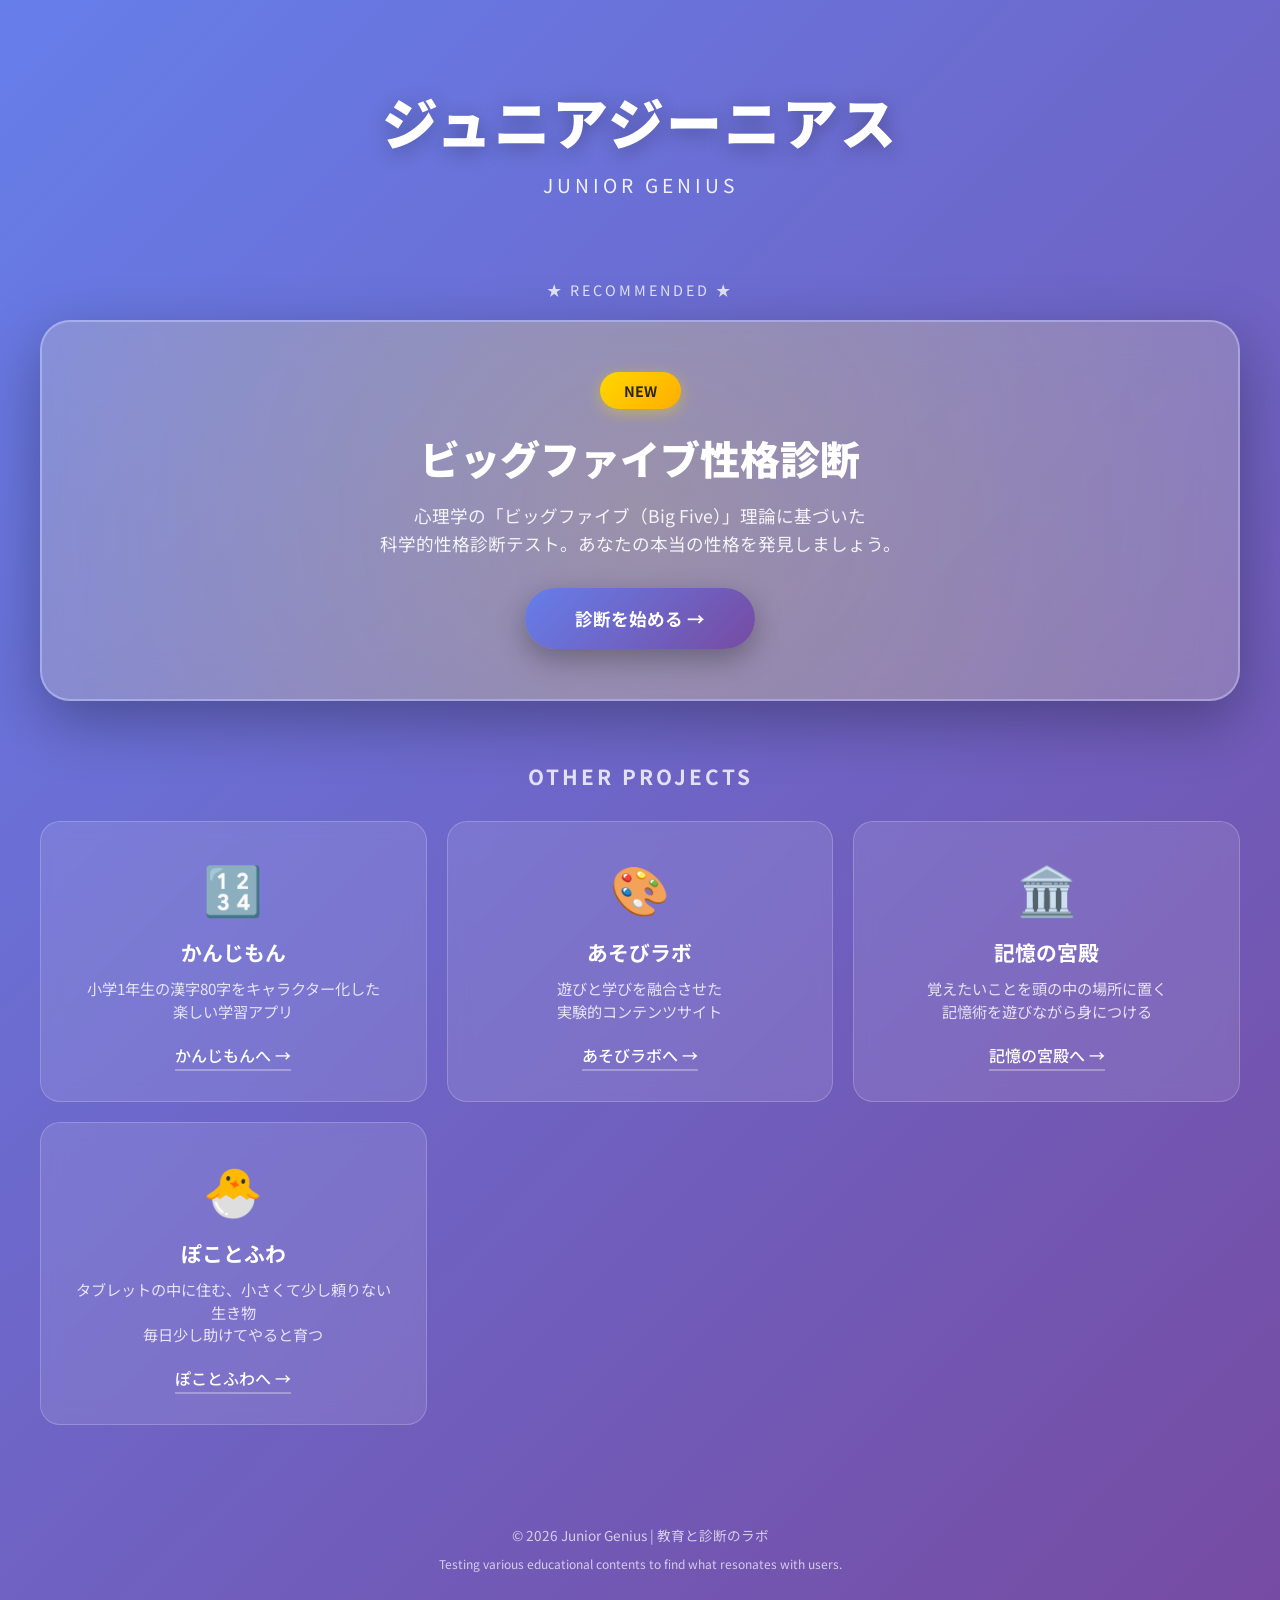
==== index.html @ dc54f69c "ぽことふわ（AIペット）を OTHER PROJECTS に追加 ura.jr-genius.jp/pet/ へのカードを追加した。pet/ は検索除外のため sitemap には載せない。  Co-" ====
<!DOCTYPE html>
<html lang="ja">
<head>
    <meta charset="UTF-8">
    <meta name="viewport" content="width=device-width, initial-scale=1.0">
    <title>ジュニアジーニアス | 教育と診断のラボ</title>
    <meta name="description" content="ビッグファイブ性格診断、かんじもん、あそびラボなど、教育と遊びを融合させた実験的コンテンツを展開するプラットフォーム。">

    <!-- Google Search Console -->
    <meta name="google-site-verification" content="zoDDJ6IlF0ggeVhSP4lKmXDIBVPGXpNp-x_t86aiEZc" />

    <!-- OGP -->
    <meta property="og:title" content="ジュニアジーニアス | 教育と診断のラボ">
    <meta property="og:description" content="ビッグファイブ性格診断、かんじもん、あそびラボなど、教育と遊びを融合させた実験的コンテンツを展開">
    <meta property="og:type" content="website">
    <meta property="og:url" content="https://jr-genius.jp">
    <meta property="og:site_name" content="ジュニアジーニアス">
    <meta name="twitter:card" content="summary">
    <meta name="twitter:title" content="ジュニアジーニアス | 教育と診断のラボ">
    <meta name="twitter:description" content="ビッグファイブ性格診断、かんじもん、あそびラボなど、教育と遊びを融合させた実験的コンテンツを展開するプラットフォーム。">

    <!-- Favicon -->
    <link rel="icon" type="image/png" href="data:image/svg+xml,<svg xmlns='http://www.w3.org/2000/svg' viewBox='0 0 100 100'><text y='.9em' font-size='90'>🧪</text></svg>">

    <style>
        @import url('https://fonts.googleapis.com/css2?family=Noto+Sans+JP:wght@400;500;700;900&display=swap');

        * {
            margin: 0;
            padding: 0;
            box-sizing: border-box;
        }

        body {
            font-family: 'Noto Sans JP', sans-serif;
            background: linear-gradient(135deg, #667eea 0%, #764ba2 100%);
            min-height: 100vh;
            color: white;
            padding: 20px;
        }

        .container {
            max-width: 1200px;
            margin: 0 auto;
        }

        /* Header */
        .header {
            text-align: center;
            padding: 60px 20px 40px;
        }

        .header-title {
            font-size: 3.5rem;
            font-weight: 900;
            letter-spacing: 2px;
            margin-bottom: 10px;
            text-shadow: 0 4px 20px rgba(0,0,0,0.3);
        }

        .header-subtitle {
            font-size: 1.2rem;
            font-weight: 400;
            opacity: 0.9;
            letter-spacing: 4px;
        }

        /* Featured Section */
        .featured-section {
            margin: 40px 0;
        }

        .featured-label {
            text-align: center;
            font-size: 0.9rem;
            letter-spacing: 3px;
            margin-bottom: 20px;
            opacity: 0.8;
        }

        .featured-card {
            background: rgba(255,255,255,0.15);
            backdrop-filter: blur(20px);
            border: 2px solid rgba(255,255,255,0.3);
            border-radius: 30px;
            padding: 50px;
            text-align: center;
            box-shadow: 0 20px 60px rgba(0,0,0,0.3);
            transition: all 0.3s ease;
            position: relative;
            overflow: hidden;
        }

        .featured-card::before {
            content: '';
            position: absolute;
            top: -50%;
            left: -50%;
            width: 200%;
            height: 200%;
            background: radial-gradient(circle, rgba(255,215,0,0.2) 0%, transparent 70%);
            animation: pulse 4s ease-in-out infinite;
        }

        @keyframes pulse {
            0%, 100% { transform: scale(1); opacity: 0.5; }
            50% { transform: scale(1.1); opacity: 0.8; }
        }

        .featured-card:hover {
            transform: translateY(-5px);
            box-shadow: 0 30px 80px rgba(0,0,0,0.4);
        }

        .featured-badge {
            display: inline-block;
            background: linear-gradient(135deg, #FFD700, #FFA500);
            color: #000;
            padding: 8px 24px;
            border-radius: 30px;
            font-weight: 700;
            font-size: 0.9rem;
            margin-bottom: 20px;
            box-shadow: 0 4px 15px rgba(255,215,0,0.4);
        }

        .featured-title {
            font-size: 2.5rem;
            font-weight: 900;
            margin-bottom: 15px;
            position: relative;
            z-index: 1;
        }

        .featured-desc {
            font-size: 1.1rem;
            opacity: 0.9;
            margin-bottom: 30px;
            position: relative;
            z-index: 1;
            line-height: 1.6;
        }

        .featured-cta {
            display: inline-block;
            background: linear-gradient(135deg, #667eea, #764ba2);
            color: white;
            padding: 18px 50px;
            border-radius: 50px;
            text-decoration: none;
            font-weight: 700;
            font-size: 1.1rem;
            box-shadow: 0 10px 30px rgba(0,0,0,0.3);
            transition: all 0.3s ease;
            position: relative;
            z-index: 1;
        }

        .featured-cta:hover {
            transform: translateY(-2px);
            box-shadow: 0 15px 40px rgba(0,0,0,0.4);
        }

        /* Other Projects Grid */
        .other-section {
            margin: 60px 0;
        }

        .section-title {
            text-align: center;
            font-size: 1.3rem;
            font-weight: 700;
            letter-spacing: 3px;
            margin-bottom: 30px;
            opacity: 0.8;
        }

        .projects-grid {
            display: grid;
            grid-template-columns: repeat(auto-fit, minmax(300px, 1fr));
            gap: 20px;
        }

        .project-card {
            background: rgba(255,255,255,0.1);
            backdrop-filter: blur(10px);
            border: 1px solid rgba(255,255,255,0.2);
            border-radius: 20px;
            padding: 30px;
            text-align: center;
            transition: all 0.3s ease;
        }

        .project-card:hover {
            transform: translateY(-3px);
            background: rgba(255,255,255,0.15);
        }

        .project-icon {
            font-size: 3rem;
            margin-bottom: 15px;
        }

        .project-title {
            font-size: 1.3rem;
            font-weight: 700;
            margin-bottom: 10px;
        }

        .project-desc {
            font-size: 0.95rem;
            opacity: 0.8;
            margin-bottom: 20px;
            line-height: 1.5;
        }

        .project-link {
            display: inline-block;
            color: white;
            text-decoration: none;
            font-weight: 500;
            border-bottom: 2px solid rgba(255,255,255,0.3);
            padding-bottom: 2px;
            transition: all 0.3s ease;
        }

        .project-link:hover {
            border-color: white;
        }

        /* Footer */
        .footer {
            text-align: center;
            padding: 40px 20px;
            font-size: 0.85rem;
            opacity: 0.7;
        }

        /* Responsive */
        @media (max-width: 768px) {
            .header-title {
                font-size: 2.5rem;
            }

            .featured-card {
                padding: 30px;
            }

            .featured-title {
                font-size: 2rem;
            }

            .projects-grid {
                grid-template-columns: 1fr;
            }
        }
    </style>
</head>
<body>
    <div class="container">
        <!-- Header -->
        <header class="header">
            <h1 class="header-title">ジュニアジーニアス</h1>
            <p class="header-subtitle">JUNIOR GENIUS</p>
        </header>

        <!-- Featured: Big Five -->
        <section class="featured-section">
            <p class="featured-label">★ RECOMMENDED ★</p>
            <div class="featured-card">
                <span class="featured-badge">NEW</span>
                <h2 class="featured-title">ビッグファイブ性格診断</h2>
                <p class="featured-desc">
                    心理学の「ビッグファイブ（Big Five）」理論に基づいた<br>
                    科学的性格診断テスト。あなたの本当の性格を発見しましょう。
                </p>
                <a href="https://bigfive.jr-genius.jp" class="featured-cta">診断を始める →</a>
            </div>
        </section>

        <!-- Other Projects -->
        <section class="other-section">
            <h3 class="section-title">OTHER PROJECTS</h3>
            <div class="projects-grid">
                <!-- かんじもん -->
                <div class="project-card">
                    <div class="project-icon">🔢</div>
                    <h4 class="project-title">かんじもん</h4>
                    <p class="project-desc">
                        小学1年生の漢字80字をキャラクター化した<br>
                        楽しい学習アプリ
                    </p>
                    <a href="https://kanji.jr-genius.jp" class="project-link">かんじもんへ →</a>
                </div>

                <!-- あそびラボ -->
                <div class="project-card">
                    <div class="project-icon">🎨</div>
                    <h4 class="project-title">あそびラボ</h4>
                    <p class="project-desc">
                        遊びと学びを融合させた<br>
                        実験的コンテンツサイト
                    </p>
                    <a href="https://asobi-lab.jr-genius.jp" class="project-link">あそびラボへ →</a>
                </div>

                <!-- 記憶の宮殿 -->
                <div class="project-card">
                    <div class="project-icon">🏛️</div>
                    <h4 class="project-title">記憶の宮殿</h4>
                    <p class="project-desc">
                        覚えたいことを頭の中の場所に置く<br>
                        記憶術を遊びながら身につける
                    </p>
                    <a href="https://kioku.jr-genius.jp" class="project-link">記憶の宮殿へ →</a>
                </div>

                <!-- ぽことふわ（AIペット） -->
                <div class="project-card">
                    <div class="project-icon">🐣</div>
                    <h4 class="project-title">ぽことふわ</h4>
                    <p class="project-desc">
                        タブレットの中に住む、小さくて少し頼りない生き物<br>
                        毎日少し助けてやると育つ
                    </p>
                    <a href="https://ura.jr-genius.jp/pet/" class="project-link">ぽことふわへ →</a>
                </div>
            </div>
        </section>

        <!-- Footer -->
        <footer class="footer">
            <p>© 2026 Junior Genius | 教育と診断のラボ</p>
            <p style="margin-top: 10px; font-size: 0.75rem;">
                Testing various educational contents to find what resonates with users.
            </p>
        </footer>
    </div>
</body>
</html>
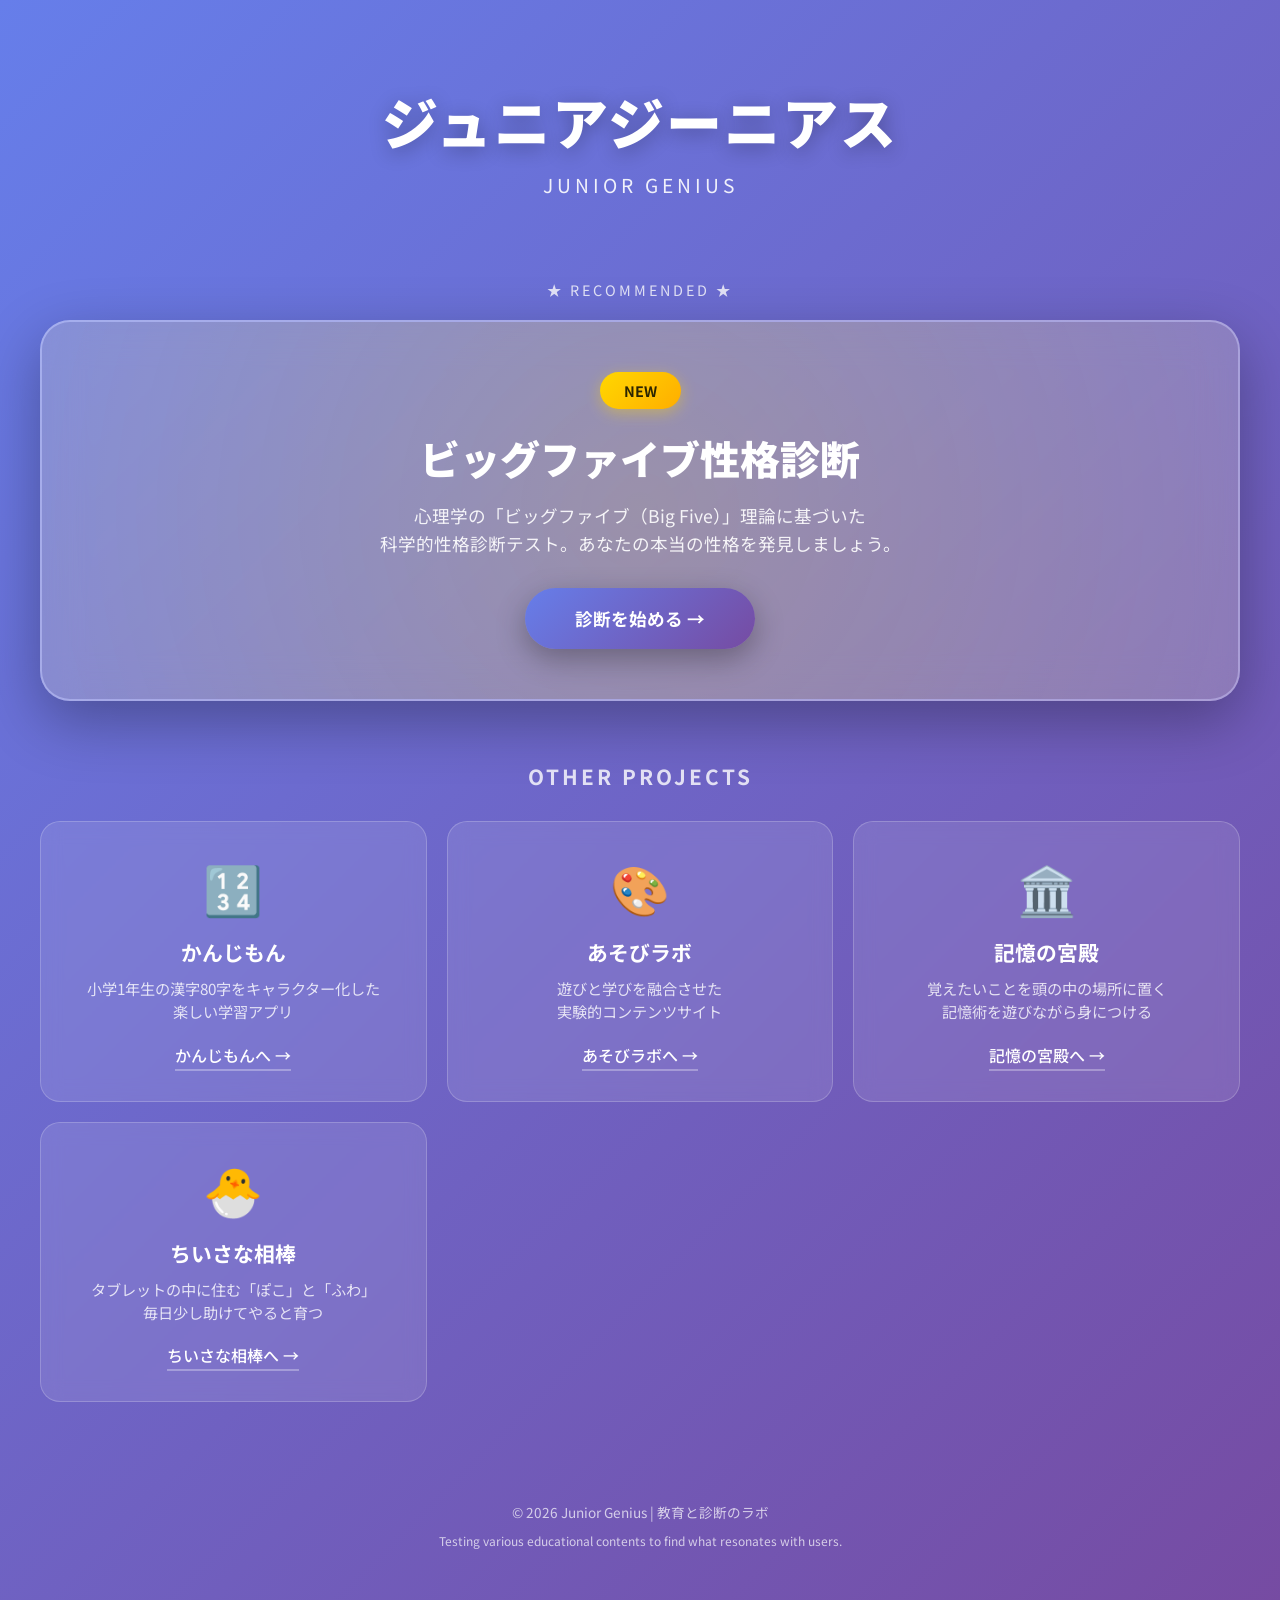
==== commit 71e27453: "ポータル：AIペットの名前をアプリの題名「ちいさな相棒」に揃える Co-Authored-By: Claude Opus 5.5 <noreply@anthropic.com>" ====
--- a/index.html
+++ b/index.html
@@ -315,15 +315,15 @@
                     <a href="https://kioku.jr-genius.jp" class="project-link">記憶の宮殿へ →</a>
                 </div>
 
-                <!-- ぽことふわ（AIペット） -->
+                <!-- ちいさな相棒（ぽことふわ・AIペット） -->
                 <div class="project-card">
                     <div class="project-icon">🐣</div>
-                    <h4 class="project-title">ぽことふわ</h4>
+                    <h4 class="project-title">ちいさな相棒</h4>
                     <p class="project-desc">
-                        タブレットの中に住む、小さくて少し頼りない生き物<br>
+                        タブレットの中に住む「ぽこ」と「ふわ」<br>
                         毎日少し助けてやると育つ
                     </p>
-                    <a href="https://ura.jr-genius.jp/pet/" class="project-link">ぽことふわへ →</a>
+                    <a href="https://ura.jr-genius.jp/pet/" class="project-link">ちいさな相棒へ →</a>
                 </div>
             </div>
         </section>
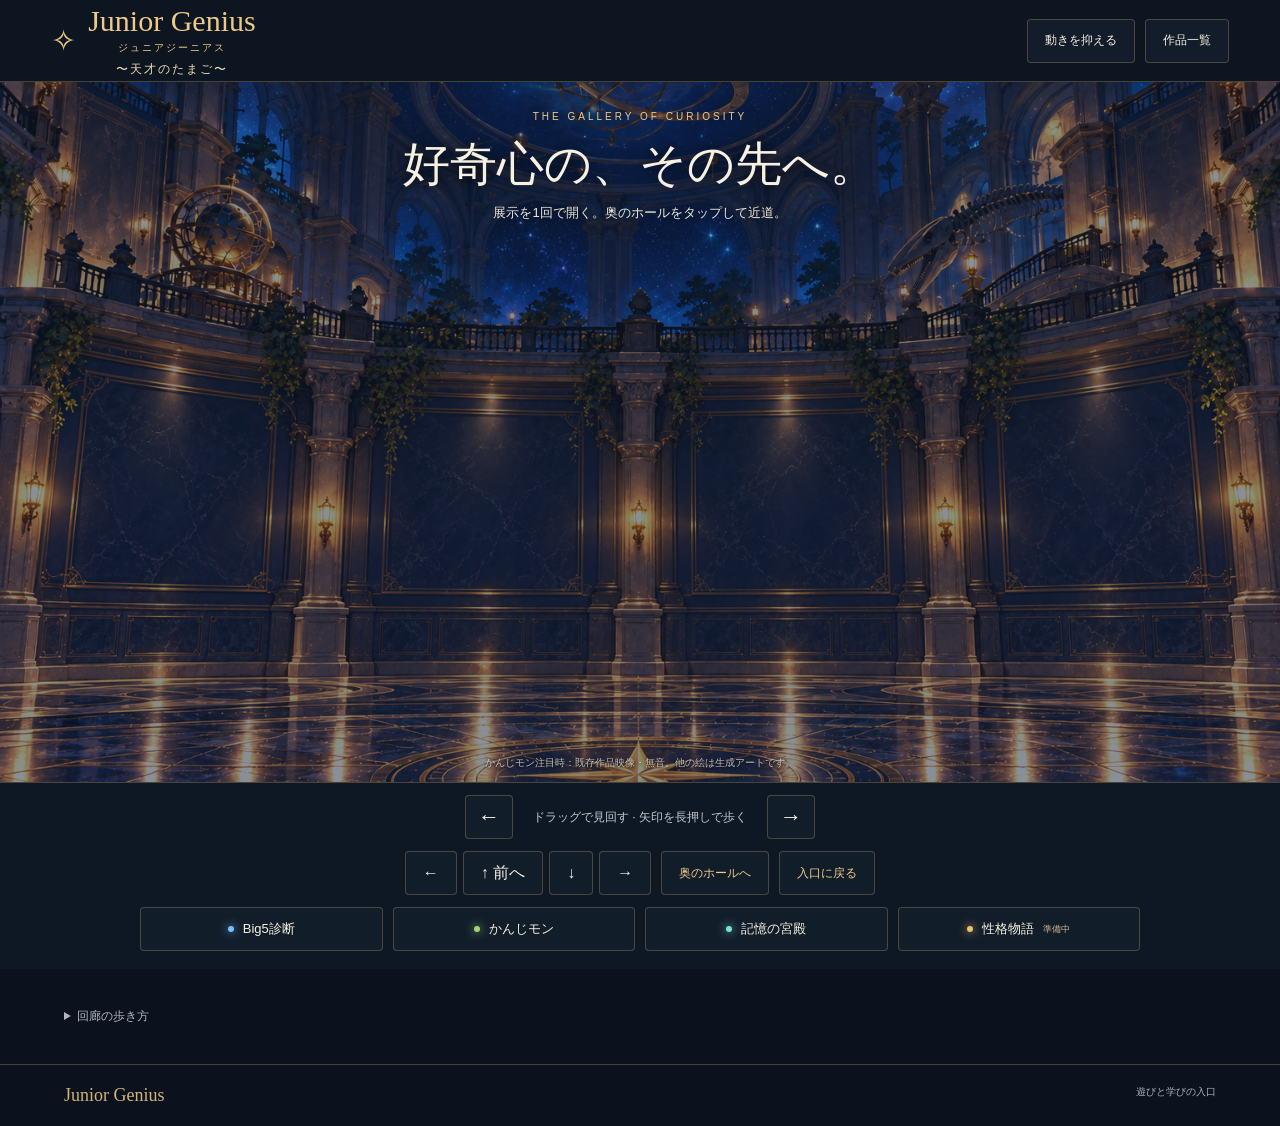
==== commit 80539713: "Publish Junior Genius gallery entrance with accessible work list" ====
--- a/index.html
+++ b/index.html
@@ -1,340 +1,8 @@
-<!DOCTYPE html>
-<html lang="ja">
-<head>
-    <meta charset="UTF-8">
-    <meta name="viewport" content="width=device-width, initial-scale=1.0">
-    <title>ジュニアジーニアス | 教育と診断のラボ</title>
-    <meta name="description" content="ビッグファイブ性格診断、かんじもん、あそびラボなど、教育と遊びを融合させた実験的コンテンツを展開するプラットフォーム。">
-
-    <!-- Google Search Console -->
-    <meta name="google-site-verification" content="zoDDJ6IlF0ggeVhSP4lKmXDIBVPGXpNp-x_t86aiEZc" />
-
-    <!-- OGP -->
-    <meta property="og:title" content="ジュニアジーニアス | 教育と診断のラボ">
-    <meta property="og:description" content="ビッグファイブ性格診断、かんじもん、あそびラボなど、教育と遊びを融合させた実験的コンテンツを展開">
-    <meta property="og:type" content="website">
-    <meta property="og:url" content="https://jr-genius.jp">
-    <meta property="og:site_name" content="ジュニアジーニアス">
-    <meta name="twitter:card" content="summary">
-    <meta name="twitter:title" content="ジュニアジーニアス | 教育と診断のラボ">
-    <meta name="twitter:description" content="ビッグファイブ性格診断、かんじもん、あそびラボなど、教育と遊びを融合させた実験的コンテンツを展開するプラットフォーム。">
-
-    <!-- Favicon -->
-    <link rel="icon" type="image/png" href="data:image/svg+xml,<svg xmlns='http://www.w3.org/2000/svg' viewBox='0 0 100 100'><text y='.9em' font-size='90'>🧪</text></svg>">
-
-    <style>
-        @import url('https://fonts.googleapis.com/css2?family=Noto+Sans+JP:wght@400;500;700;900&display=swap');
-
-        * {
-            margin: 0;
-            padding: 0;
-            box-sizing: border-box;
-        }
-
-        body {
-            font-family: 'Noto Sans JP', sans-serif;
-            background: linear-gradient(135deg, #667eea 0%, #764ba2 100%);
-            min-height: 100vh;
-            color: white;
-            padding: 20px;
-        }
-
-        .container {
-            max-width: 1200px;
-            margin: 0 auto;
-        }
-
-        /* Header */
-        .header {
-            text-align: center;
-            padding: 60px 20px 40px;
-        }
-
-        .header-title {
-            font-size: 3.5rem;
-            font-weight: 900;
-            letter-spacing: 2px;
-            margin-bottom: 10px;
-            text-shadow: 0 4px 20px rgba(0,0,0,0.3);
-        }
-
-        .header-subtitle {
-            font-size: 1.2rem;
-            font-weight: 400;
-            opacity: 0.9;
-            letter-spacing: 4px;
-        }
-
-        /* Featured Section */
-        .featured-section {
-            margin: 40px 0;
-        }
-
-        .featured-label {
-            text-align: center;
-            font-size: 0.9rem;
-            letter-spacing: 3px;
-            margin-bottom: 20px;
-            opacity: 0.8;
-        }
-
-        .featured-card {
-            background: rgba(255,255,255,0.15);
-            backdrop-filter: blur(20px);
-            border: 2px solid rgba(255,255,255,0.3);
-            border-radius: 30px;
-            padding: 50px;
-            text-align: center;
-            box-shadow: 0 20px 60px rgba(0,0,0,0.3);
-            transition: all 0.3s ease;
-            position: relative;
-            overflow: hidden;
-        }
-
-        .featured-card::before {
-            content: '';
-            position: absolute;
-            top: -50%;
-            left: -50%;
-            width: 200%;
-            height: 200%;
-            background: radial-gradient(circle, rgba(255,215,0,0.2) 0%, transparent 70%);
-            animation: pulse 4s ease-in-out infinite;
-        }
-
-        @keyframes pulse {
-            0%, 100% { transform: scale(1); opacity: 0.5; }
-            50% { transform: scale(1.1); opacity: 0.8; }
-        }
-
-        .featured-card:hover {
-            transform: translateY(-5px);
-            box-shadow: 0 30px 80px rgba(0,0,0,0.4);
-        }
-
-        .featured-badge {
-            display: inline-block;
-            background: linear-gradient(135deg, #FFD700, #FFA500);
-            color: #000;
-            padding: 8px 24px;
-            border-radius: 30px;
-            font-weight: 700;
-            font-size: 0.9rem;
-            margin-bottom: 20px;
-            box-shadow: 0 4px 15px rgba(255,215,0,0.4);
-        }
-
-        .featured-title {
-            font-size: 2.5rem;
-            font-weight: 900;
-            margin-bottom: 15px;
-            position: relative;
-            z-index: 1;
-        }
-
-        .featured-desc {
-            font-size: 1.1rem;
-            opacity: 0.9;
-            margin-bottom: 30px;
-            position: relative;
-            z-index: 1;
-            line-height: 1.6;
-        }
-
-        .featured-cta {
-            display: inline-block;
-            background: linear-gradient(135deg, #667eea, #764ba2);
-            color: white;
-            padding: 18px 50px;
-            border-radius: 50px;
-            text-decoration: none;
-            font-weight: 700;
-            font-size: 1.1rem;
-            box-shadow: 0 10px 30px rgba(0,0,0,0.3);
-            transition: all 0.3s ease;
-            position: relative;
-            z-index: 1;
-        }
-
-        .featured-cta:hover {
-            transform: translateY(-2px);
-            box-shadow: 0 15px 40px rgba(0,0,0,0.4);
-        }
-
-        /* Other Projects Grid */
-        .other-section {
-            margin: 60px 0;
-        }
-
-        .section-title {
-            text-align: center;
-            font-size: 1.3rem;
-            font-weight: 700;
-            letter-spacing: 3px;
-            margin-bottom: 30px;
-            opacity: 0.8;
-        }
-
-        .projects-grid {
-            display: grid;
-            grid-template-columns: repeat(auto-fit, minmax(300px, 1fr));
-            gap: 20px;
-        }
-
-        .project-card {
-            background: rgba(255,255,255,0.1);
-            backdrop-filter: blur(10px);
-            border: 1px solid rgba(255,255,255,0.2);
-            border-radius: 20px;
-            padding: 30px;
-            text-align: center;
-            transition: all 0.3s ease;
-        }
-
-        .project-card:hover {
-            transform: translateY(-3px);
-            background: rgba(255,255,255,0.15);
-        }
-
-        .project-icon {
-            font-size: 3rem;
-            margin-bottom: 15px;
-        }
-
-        .project-title {
-            font-size: 1.3rem;
-            font-weight: 700;
-            margin-bottom: 10px;
-        }
-
-        .project-desc {
-            font-size: 0.95rem;
-            opacity: 0.8;
-            margin-bottom: 20px;
-            line-height: 1.5;
-        }
-
-        .project-link {
-            display: inline-block;
-            color: white;
-            text-decoration: none;
-            font-weight: 500;
-            border-bottom: 2px solid rgba(255,255,255,0.3);
-            padding-bottom: 2px;
-            transition: all 0.3s ease;
-        }
-
-        .project-link:hover {
-            border-color: white;
-        }
-
-        /* Footer */
-        .footer {
-            text-align: center;
-            padding: 40px 20px;
-            font-size: 0.85rem;
-            opacity: 0.7;
-        }
-
-        /* Responsive */
-        @media (max-width: 768px) {
-            .header-title {
-                font-size: 2.5rem;
-            }
-
-            .featured-card {
-                padding: 30px;
-            }
-
-            .featured-title {
-                font-size: 2rem;
-            }
-
-            .projects-grid {
-                grid-template-columns: 1fr;
-            }
-        }
-    </style>
-</head>
-<body>
-    <div class="container">
-        <!-- Header -->
-        <header class="header">
-            <h1 class="header-title">ジュニアジーニアス</h1>
-            <p class="header-subtitle">JUNIOR GENIUS</p>
-        </header>
-
-        <!-- Featured: Big Five -->
-        <section class="featured-section">
-            <p class="featured-label">★ RECOMMENDED ★</p>
-            <div class="featured-card">
-                <span class="featured-badge">NEW</span>
-                <h2 class="featured-title">ビッグファイブ性格診断</h2>
-                <p class="featured-desc">
-                    心理学の「ビッグファイブ（Big Five）」理論に基づいた<br>
-                    科学的性格診断テスト。あなたの本当の性格を発見しましょう。
-                </p>
-                <a href="https://bigfive.jr-genius.jp" class="featured-cta">診断を始める →</a>
-            </div>
-        </section>
-
-        <!-- Other Projects -->
-        <section class="other-section">
-            <h3 class="section-title">OTHER PROJECTS</h3>
-            <div class="projects-grid">
-                <!-- かんじもん -->
-                <div class="project-card">
-                    <div class="project-icon">🔢</div>
-                    <h4 class="project-title">かんじもん</h4>
-                    <p class="project-desc">
-                        小学1年生の漢字80字をキャラクター化した<br>
-                        楽しい学習アプリ
-                    </p>
-                    <a href="https://kanji.jr-genius.jp" class="project-link">かんじもんへ →</a>
-                </div>
-
-                <!-- あそびラボ -->
-                <div class="project-card">
-                    <div class="project-icon">🎨</div>
-                    <h4 class="project-title">あそびラボ</h4>
-                    <p class="project-desc">
-                        遊びと学びを融合させた<br>
-                        実験的コンテンツサイト
-                    </p>
-                    <a href="https://asobi-lab.jr-genius.jp" class="project-link">あそびラボへ →</a>
-                </div>
-
-                <!-- 記憶の宮殿 -->
-                <div class="project-card">
-                    <div class="project-icon">🏛️</div>
-                    <h4 class="project-title">記憶の宮殿</h4>
-                    <p class="project-desc">
-                        覚えたいことを頭の中の場所に置く<br>
-                        記憶術を遊びながら身につける
-                    </p>
-                    <a href="https://kioku.jr-genius.jp" class="project-link">記憶の宮殿へ →</a>
-                </div>
-
-                <!-- ちいさな相棒（ぽことふわ・AIペット） -->
-                <div class="project-card">
-                    <div class="project-icon">🐣</div>
-                    <h4 class="project-title">ちいさな相棒</h4>
-                    <p class="project-desc">
-                        タブレットの中に住む「ぽこ」と「ふわ」<br>
-                        毎日少し助けてやると育つ
-                    </p>
-                    <a href="https://ura.jr-genius.jp/pet/" class="project-link">ちいさな相棒へ →</a>
-                </div>
-            </div>
-        </section>
-
-        <!-- Footer -->
-        <footer class="footer">
-            <p>© 2026 Junior Genius | 教育と診断のラボ</p>
-            <p style="margin-top: 10px; font-size: 0.75rem;">
-                Testing various educational contents to find what resonates with users.
-            </p>
-        </footer>
-    </div>
-</body>
-</html>+<!doctype html><html lang="ja"><head><meta charset="UTF-8"><meta name="viewport" content="width=device-width,initial-scale=1,viewport-fit=cover"><meta name="description" content="遊んで学べるJunior Genius。性格診断、かんじモンRPG、記憶の宮殿へ。"><link rel="canonical" href="https://jr-genius.jp/"><meta name="app-version" content="gallery-1"><title>Junior Genius 〜天才のたまご〜</title><link rel="stylesheet" href="style.css"></head><body>
+<header><a class="brand" href="#">✧ <span>Junior Genius<small>ジュニアジーニアス</small><em>〜天才のたまご〜</em></span></a><div class="header-tools"><button id="motion" aria-pressed="false">動きを抑える</button><button id="list-toggle" aria-expanded="false">作品一覧</button></div></header>
+<main><section id="room" aria-label="作品を選ぶ夜の回廊"><div class="backdrop"></div><div class="scene-title"><span>THE GALLERY OF CURIOSITY</span><h1>好奇心の、その先へ。</h1><p>展示を1回で開く。奥のホールをタップして近道。</p></div><canvas id="canvas" tabindex="0" aria-label="ドラッグまたは左右キーで見回す。作品は下のボタンでも選べます。"></canvas><div id="preview-badge" aria-live="polite"></div><div id="labels" aria-label="空間内の作品入口"></div><div id="loading" role="status">回廊をひらいています…<br><button id="loading-list">作品一覧から選ぶ</button></div><div id="fallback" hidden><h2>作品一覧から、どうぞ。</h2><p>この環境では立体の回廊を読み込めませんでした。</p><button id="fallback-list">作品一覧をひらく</button></div><div class="scene-caption">かんじモン注目時：既存作品映像・無音。他の絵は生成アートです。</div></section>
+<section class="controls" aria-label="回廊の操作"><div class="look-controls"><button id="look-left" aria-label="左を見る">←</button><span id="hint" aria-live="polite">ドラッグで見回す · 矢印を長押しで歩く</span><button id="look-right" aria-label="右を見る">→</button></div><div class="travel-controls"><div class="move-pad"><button data-move="l" aria-label="左へ歩く">←</button><button data-move="f" aria-label="前へ歩く">↑ 前へ</button><button data-move="b" aria-label="後ろへ歩く">↓</button><button data-move="r" aria-label="右へ歩く">→</button></div><button id="skip-hall">奥のホールへ</button><button id="entrance">入口に戻る</button></div><div class="door-nav"><button data-door="0"><i class="blue"></i>Big5診断</button><button data-door="1"><i class="green"></i>かんじモン</button><button data-door="2"><i class="teal"></i>記憶の宮殿</button><button data-door="3"><i class="amber"></i>性格物語<small>準備中</small></button></div></section>
+<section id="detail" class="detail" hidden aria-live="polite"><div><span class="detail-kicker" id="detail-kicker"></span><h2 id="detail-title"></h2><p id="detail-description"></p></div><div class="detail-actions"><a id="enter" target="_blank" rel="noopener">作品を開く ↗</a><span id="not-ready" hidden>この作品は準備中です</span><button id="back">見ていた場所へ戻る</button></div></section>
+<section id="works" class="works" hidden aria-label="通常の作品一覧"><div class="section-heading"><div><span class="eyebrow">CHOOSE YOUR CURIOSITY</span><h2>気になる作品から。</h2></div><button id="list-close">回廊に戻る ↑</button></div><div class="work-grid"><article><span>01 / 自分を知る</span><h3>ビッグファイブ性格診断</h3><p>10問から、自分の性格の傾向を知る。無料・登録不要。</p><a href="https://bigfive.jr-genius.jp/start.html" target="_blank" rel="noopener">診断をはじめる ↗</a></article><article><span>02 / 漢字と冒険</span><h3>かんじモンRPG</h3><p>漢字の読みクイズで戦い、仲間を集めるブラウザゲーム。</p><a href="https://kanjimon.jr-genius.jp/play/" target="_blank" rel="noopener">ゲームで遊ぶ ↗</a></article><article><span>03 / 覚え方を試す</span><h3>記憶の宮殿</h3><p>覚えたいことを、頭の中の場所と結びつける記憶術を体験。</p><a href="https://kioku.jr-genius.jp/" target="_blank" rel="noopener">宮殿をひらく ↗</a></article><article class="upcoming"><span>04 / 構想</span><h3>性格物語</h3><p>配役する → Big5の組合せで自動進行 → 配役を変えて見比べる。</p><strong>準備中・公開リンクなし</strong></article><article><span>05 / 漫画を読む</span><h3>ビッグファイブマンV</h3><p>性格を題材にしたWeb漫画。</p><a href="https://bigfiveman.jr-genius.jp/">漫画を読む ↗</a></article><article><span>06 / 育てる</span><h3>ちいさな相棒</h3><p>タブレットの中に住む「ぽこ」と「ふわ」。毎日少し助けてやると育ちます。</p><a href="https://ura.jr-genius.jp/pet/">ちいさな相棒へ ↗</a></article></div></section>
+<details class="about"><summary>回廊の歩き方</summary><p>気になる展示を選ぶと作品へ進みます。歩かずに選びたいときは、右上の「作品一覧」をご利用ください。</p><p>左右ドラッグ／左右キーで見回し、WASD／歩行ボタン長押しで移動。公開中の展示を1回クリック／タップすると作品へ直接移動します。ブラウザで戻ると位置と向きを復元します。通路の奥に見える円形ホールをクリック／タップすると歩行を省略できます。「動きを抑える」または端末の設定が有効な場合、視点の追従を瞬時にし、歩く速度を抑えます。Escapeで準備中の作品説明を閉じます。自動回転はありません。かんじモンの展示を正面で見ると、既存オープニングからの8秒の無音映像が流れます。視線を外す・一覧を開く・別タブへ移ると停止し、静止画に戻ります。動き抑制中や動画を再生できない環境でも、展示を選んで作品へ進めます。</p><p>作品一覧からも選べます。下の作品名からも直接作品を開けます。画像や3Dの読込失敗時は通常一覧が使えます。</p></details>
+<noscript><style>#loading{display:none}#works[hidden]{display:block}</style><p>JavaScriptが無効です。上の作品一覧をご利用ください。</p></noscript></main><footer>Junior Genius <span>遊びと学びの入口</span></footer><script src="ui.js"></script></body></html>
--- a/style.css
+++ b/style.css
@@ -0,0 +1,26 @@
+:root{color-scheme:dark;--gold:#edc98a;--ink:#0b121d;--line:#e7c17b42}*{box-sizing:border-box}body{margin:0;background:var(--ink);color:#f7f1e3;font-family:"Hiragino Sans","Yu Gothic",sans-serif}button,a{-webkit-tap-highlight-color:transparent}button,a:where(:not(.brand)){font:inherit}button{cursor:pointer}button:focus-visible,a:focus-visible,canvas:focus-visible{outline:3px solid #fff0bd;outline-offset:4px}button{color:inherit;border:1px solid var(--line);background:#131e2be8;border-radius:4px;min-height:44px;padding:10px 17px}button:hover{background:#293448;border-color:#e7c17b}a{color:inherit;text-decoration:none}[hidden]{display:none!important}header{height:82px;display:flex;align-items:center;justify-content:space-between;padding:0 4vw;border-bottom:1px solid var(--line);position:relative;z-index:5;background:#0c1520}.brand{display:flex;align-items:center;gap:12px;color:var(--gold);font:30px Georgia,serif}.brand small{display:block;font:10px sans-serif;letter-spacing:2px;text-align:center;margin-top:3px}.header-tools{display:flex;gap:10px;font-size:12px}.header-tools button[aria-pressed=true]{color:#132032;background:var(--gold)}#room{position:relative;height:min(69vw,700px);min-height:440px;overflow:hidden;background:#142038}.backdrop{position:absolute;inset:0;background:url(assets/hall.png) center/cover;opacity:.5}#canvas{position:absolute;inset:0;width:100%;height:100%;touch-action:none;cursor:grab}#canvas:active{cursor:grabbing}.scene-title{position:absolute;top:24px;left:0;right:0;z-index:2;text-align:center;pointer-events:none;text-shadow:0 2px 20px #000}.scene-title span,.eyebrow{font-size:10px;letter-spacing:3px;color:var(--gold)}h1{font-family:"Hiragino Mincho ProN",serif;font-size:clamp(28px,3.7vw,52px);font-weight:500;margin:8px 0}.scene-title p{font-size:13px;margin:0;color:#f1e9d8}.scene-caption{position:absolute;bottom:12px;left:18px;right:18px;text-align:center;font-size:10px;color:#e6e3dbcf;pointer-events:none;text-shadow:0 1px 3px #000}#labels{position:absolute;inset:0;pointer-events:none}.portal-label{position:absolute;pointer-events:auto;transform:translate(-50%,-50%);background:linear-gradient(#101c2cec,#0a1722ed);border:1px solid #cdaa6680;border-radius:6px;min-width:150px;box-shadow:0 5px 22px #000a;text-align:center;padding:8px 15px;white-space:nowrap;transition:border-color .15s}.portal-label strong{display:block;color:#fff3d8;font-family:"Hiragino Mincho ProN",serif;font-size:20px}.portal-label small{font-size:10px;color:#d4dce2}.portal-label.selected{border-color:#fff0a8;box-shadow:0 0 18px #ffd97488}.portal-label:hover{background:#293448}.controls{position:relative;z-index:3;border-top:1px solid var(--line);padding:12px 4vw 18px;background:#0e1825}.look-controls{display:flex;align-items:center;justify-content:center;gap:20px;margin-bottom:12px}.look-controls button{width:48px;padding:5px;font-size:22px}.look-controls span{font-size:12px;color:#c6c9ce;text-align:center}.door-nav{display:grid;grid-template-columns:repeat(4,1fr);gap:10px;max-width:1000px;margin:auto}.door-nav button{display:flex;align-items:center;justify-content:center;gap:9px;font-size:13px}.door-nav button.active{border-color:var(--gold);background:#33312a}.door-nav small{font-size:9px;color:#cbb88f}.door-nav i{width:6px;height:6px;border-radius:50%;box-shadow:0 0 10px currentColor}.blue{background:#79beff;color:#79beff}.green{background:#a6d56e;color:#a6d56e}.teal{background:#77e4d1;color:#77e4d1}.amber{background:#f0be6f;color:#f0be6f}.detail{padding:24px 5vw;display:flex;gap:25px;align-items:center;justify-content:space-between;border-bottom:1px solid var(--line);background:#1d2834}.detail-kicker{font-size:10px;letter-spacing:1px;color:var(--gold)}.detail h2{font-size:23px;margin:8px 0}.detail p{font-size:13px;max-width:620px;line-height:1.8;margin:0;color:#d5d9de}.detail-actions{display:flex;gap:12px;align-items:center;flex-wrap:wrap}.detail-actions a{background:var(--gold);color:#142031;padding:14px 25px;font-size:13px;font-weight:bold;border-radius:4px}.detail-actions button{font-size:12px}.detail-actions span{font-size:13px;color:var(--gold)}.works{padding:35px 5vw 45px;background:#101c29}.section-heading{display:flex;align-items:center;justify-content:space-between}.section-heading h2{font-family:serif;font-size:29px;margin:10px 0 25px}.work-grid{display:grid;grid-template-columns:repeat(4,1fr);gap:25px}.work-grid article{padding-top:20px;border-top:2px solid var(--gold)}.work-grid article>span{font-size:10px;color:var(--gold)}.work-grid h3{font-size:18px}.work-grid p{font-size:13px;line-height:1.9;color:#c6ced7;min-height:75px}.work-grid a{display:inline-block;padding:12px 0;border-bottom:1px solid var(--gold);font-size:13px;color:#ffe1a7}.upcoming strong{font-size:12px;color:#b9b5ae}.about{margin:24px 5vw;color:#aeb8c5;font-size:12px;line-height:1.9}.about summary{cursor:pointer;min-height:44px;padding:12px 0}.about p{max-width:900px}footer{padding:20px 5vw;border-top:1px solid var(--line);font:18px Georgia,serif;color:#d1b47b;display:flex;justify-content:space-between}footer span{font:10px sans-serif;color:#a8b3c0}#loading,#fallback{position:absolute;z-index:4;top:50%;left:50%;transform:translate(-50%,-50%);text-align:center;border:1px solid var(--line);padding:24px;background:#111d2cec;min-width:280px;font-size:14px;line-height:1.8}#loading button{margin-top:12px;font-size:12px}#fallback h2{font-size:21px}.fallback-mode .scene-title{opacity:.5}.fallback-mode #canvas,.fallback-mode #labels{display:none}.fallback-mode #room{min-height:350px;height:450px}.list-mode #room{display:none}.list-mode .controls{display:none}.list-mode #detail{display:none!important}@media(max-width:650px){header{height:72px;padding:0 15px}.brand{font-size:23px;gap:5px}.brand small{font-size:8px;letter-spacing:1px}.header-tools{gap:5px}.header-tools button{padding:8px;font-size:10px}#room{height:54svh;min-height:400px;max-height:550px}.scene-title{top:20px}.scene-title span{font-size:8px;letter-spacing:2px}.scene-title h1{font-size:30px;margin:10px 0}.scene-title p{font-size:11px}.scene-caption{font-size:8px;bottom:8px}.controls{padding:10px 12px 15px}.look-controls{gap:9px}.look-controls span{font-size:10px;max-width:230px}.look-controls button{min-width:44px}.door-nav{grid-template-columns:repeat(2,1fr);gap:7px}.door-nav button{font-size:11px;min-height:46px}.portal-label{min-width:128px;padding:7px 12px}.portal-label strong{font-size:17px}.portal-label small{font-size:9px}.detail{padding:22px;display:block}.detail h2{font-size:23px}.detail-actions{margin-top:16px}.work-grid{grid-template-columns:1fr;gap:22px}.work-grid p{min-height:0}.section-heading{align-items:start}.section-heading button{font-size:11px}.section-heading h2{font-size:24px}.about{margin:15px 22px}footer{padding:20px 22px}.fallback-mode #room{height:400px}.reduced .portal-label{transition:none}}
+
+.travel-controls{display:flex;justify-content:center;align-items:center;gap:10px;margin:0 auto 12px}.move-pad{display:flex;gap:6px}.travel-controls button{font-size:12px;min-width:44px}.move-pad button{font-size:16px;touch-action:none;user-select:none}.move-pad button:active{background:#6b5535}.travel-controls>button{color:#edc98a}@media(max-width:650px){.travel-controls{gap:6px;flex-wrap:wrap}.travel-controls button{padding:8px;font-size:10px}.move-pad button{font-size:14px}.move-pad{gap:4px}.travel-controls>button{flex:1}#room{height:50svh;min-height:360px;max-height:500px}.look-controls{margin-bottom:8px}.door-nav button{min-height:44px}.controls{padding-bottom:12px}}
+
+.viewing-exhibit .scene-title{display:none}.viewing-exhibit .controls{display:none}.viewing-exhibit .detail{border-top:1px solid var(--line)}
+
+.brand em{display:block;font:12px "Hiragino Mincho ProN",serif;letter-spacing:2px;text-align:center;font-style:normal;margin-top:6px;color:#f1dfb6}@media(max-width:650px){header{height:88px}.brand em{font-size:10px;letter-spacing:1px;margin-top:5px}}
+
+.preview-focused .scene-title{display:none}#preview-badge{display:none;position:absolute;z-index:2;top:16px;left:50%;transform:translateX(-50%);width:max-content;max-width:95%;padding:9px 12px;background:#091320df;border:1px solid #e7c17b66;border-radius:4px;font-size:12px;color:#f1dfb6;pointer-events:none}.preview-focused #preview-badge{display:block}@media(max-width:650px){#preview-badge{font-size:10px}}
+
+/* Mobile controls: direct destinations first; travel actions have their own row. */
+@media(max-width:650px){
+ .controls{display:flex;flex-direction:column;gap:10px;padding:12px}
+ .door-nav{order:-1;margin:0;width:100%;gap:8px}
+ .door-nav button{font-size:12px;min-height:46px}
+ .look-controls{margin:0}.look-controls span{font-size:11px;line-height:1.6}
+ .travel-controls{display:grid;grid-template-columns:1fr 1fr;width:100%;gap:8px;margin:0}
+ .move-pad{grid-column:1/-1;display:grid;grid-template-columns:1fr 1.5fr 1fr 1fr;gap:8px}
+ .travel-controls>button{font-size:12px;white-space:nowrap}.move-pad button{font-size:15px}
+ .header-tools{flex-shrink:0}.brand{min-width:0}.brand>span{white-space:nowrap}
+ .scene-caption{font-size:9px;padding:0 10px;line-height:1.5}
+}
+@media(max-width:360px){header{padding:0 10px}.brand{font-size:20px;gap:3px}.header-tools button{font-size:9px;padding:7px 5px}.brand small{font-size:7px}.brand em{font-size:9px}.scene-title h1{font-size:26px}}
+@media(max-height:740px) and (max-width:650px){#room{min-height:290px;height:44svh}.scene-title{top:14px}.scene-title h1{font-size:27px}.controls{gap:8px}}
+
+#hint{text-wrap:balance}
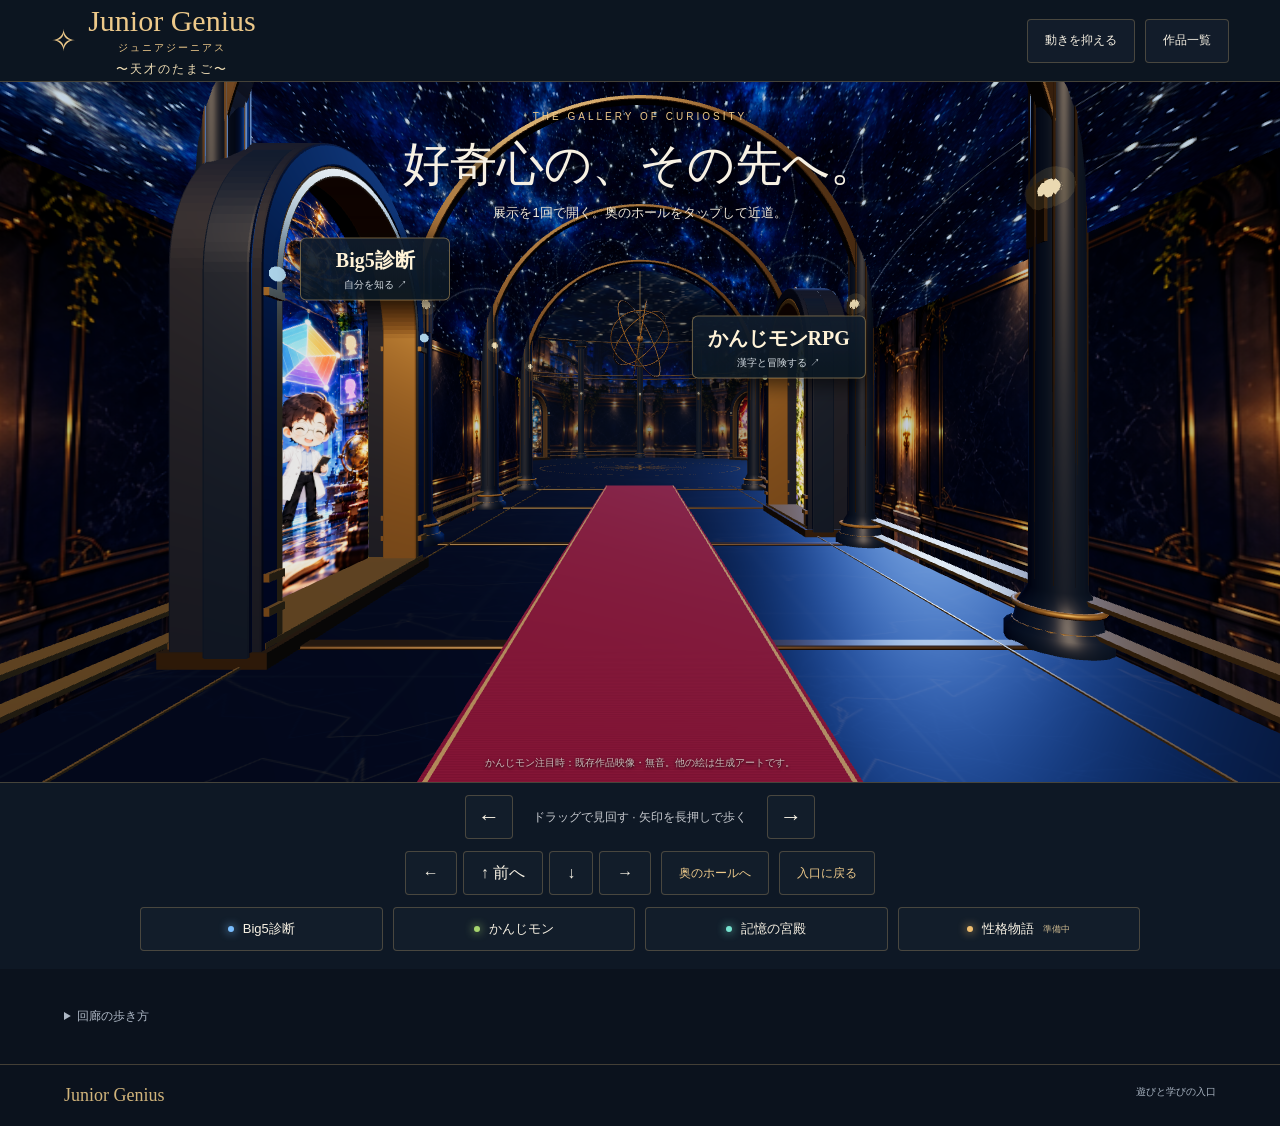
==== commit 58c6f4f9: "Add gallery favicon for clean public asset loading" ====
--- a/index.html
+++ b/index.html
@@ -1,4 +1,4 @@
-<!doctype html><html lang="ja"><head><meta charset="UTF-8"><meta name="viewport" content="width=device-width,initial-scale=1,viewport-fit=cover"><meta name="description" content="遊んで学べるJunior Genius。性格診断、かんじモンRPG、記憶の宮殿へ。"><link rel="canonical" href="https://jr-genius.jp/"><meta name="app-version" content="gallery-1"><title>Junior Genius 〜天才のたまご〜</title><link rel="stylesheet" href="style.css"></head><body>
+<!doctype html><html lang="ja"><head><meta charset="UTF-8"><meta name="viewport" content="width=device-width,initial-scale=1,viewport-fit=cover"><meta name="description" content="遊んで学べるJunior Genius。性格診断、かんじモンRPG、記憶の宮殿へ。"><link rel="icon" href="favicon.svg" type="image/svg+xml"><link rel="canonical" href="https://jr-genius.jp/"><meta name="app-version" content="gallery-1.1"><title>Junior Genius 〜天才のたまご〜</title><link rel="stylesheet" href="style.css"></head><body>
 <header><a class="brand" href="#">✧ <span>Junior Genius<small>ジュニアジーニアス</small><em>〜天才のたまご〜</em></span></a><div class="header-tools"><button id="motion" aria-pressed="false">動きを抑える</button><button id="list-toggle" aria-expanded="false">作品一覧</button></div></header>
 <main><section id="room" aria-label="作品を選ぶ夜の回廊"><div class="backdrop"></div><div class="scene-title"><span>THE GALLERY OF CURIOSITY</span><h1>好奇心の、その先へ。</h1><p>展示を1回で開く。奥のホールをタップして近道。</p></div><canvas id="canvas" tabindex="0" aria-label="ドラッグまたは左右キーで見回す。作品は下のボタンでも選べます。"></canvas><div id="preview-badge" aria-live="polite"></div><div id="labels" aria-label="空間内の作品入口"></div><div id="loading" role="status">回廊をひらいています…<br><button id="loading-list">作品一覧から選ぶ</button></div><div id="fallback" hidden><h2>作品一覧から、どうぞ。</h2><p>この環境では立体の回廊を読み込めませんでした。</p><button id="fallback-list">作品一覧をひらく</button></div><div class="scene-caption">かんじモン注目時：既存作品映像・無音。他の絵は生成アートです。</div></section>
 <section class="controls" aria-label="回廊の操作"><div class="look-controls"><button id="look-left" aria-label="左を見る">←</button><span id="hint" aria-live="polite">ドラッグで見回す · 矢印を長押しで歩く</span><button id="look-right" aria-label="右を見る">→</button></div><div class="travel-controls"><div class="move-pad"><button data-move="l" aria-label="左へ歩く">←</button><button data-move="f" aria-label="前へ歩く">↑ 前へ</button><button data-move="b" aria-label="後ろへ歩く">↓</button><button data-move="r" aria-label="右へ歩く">→</button></div><button id="skip-hall">奥のホールへ</button><button id="entrance">入口に戻る</button></div><div class="door-nav"><button data-door="0"><i class="blue"></i>Big5診断</button><button data-door="1"><i class="green"></i>かんじモン</button><button data-door="2"><i class="teal"></i>記憶の宮殿</button><button data-door="3"><i class="amber"></i>性格物語<small>準備中</small></button></div></section>
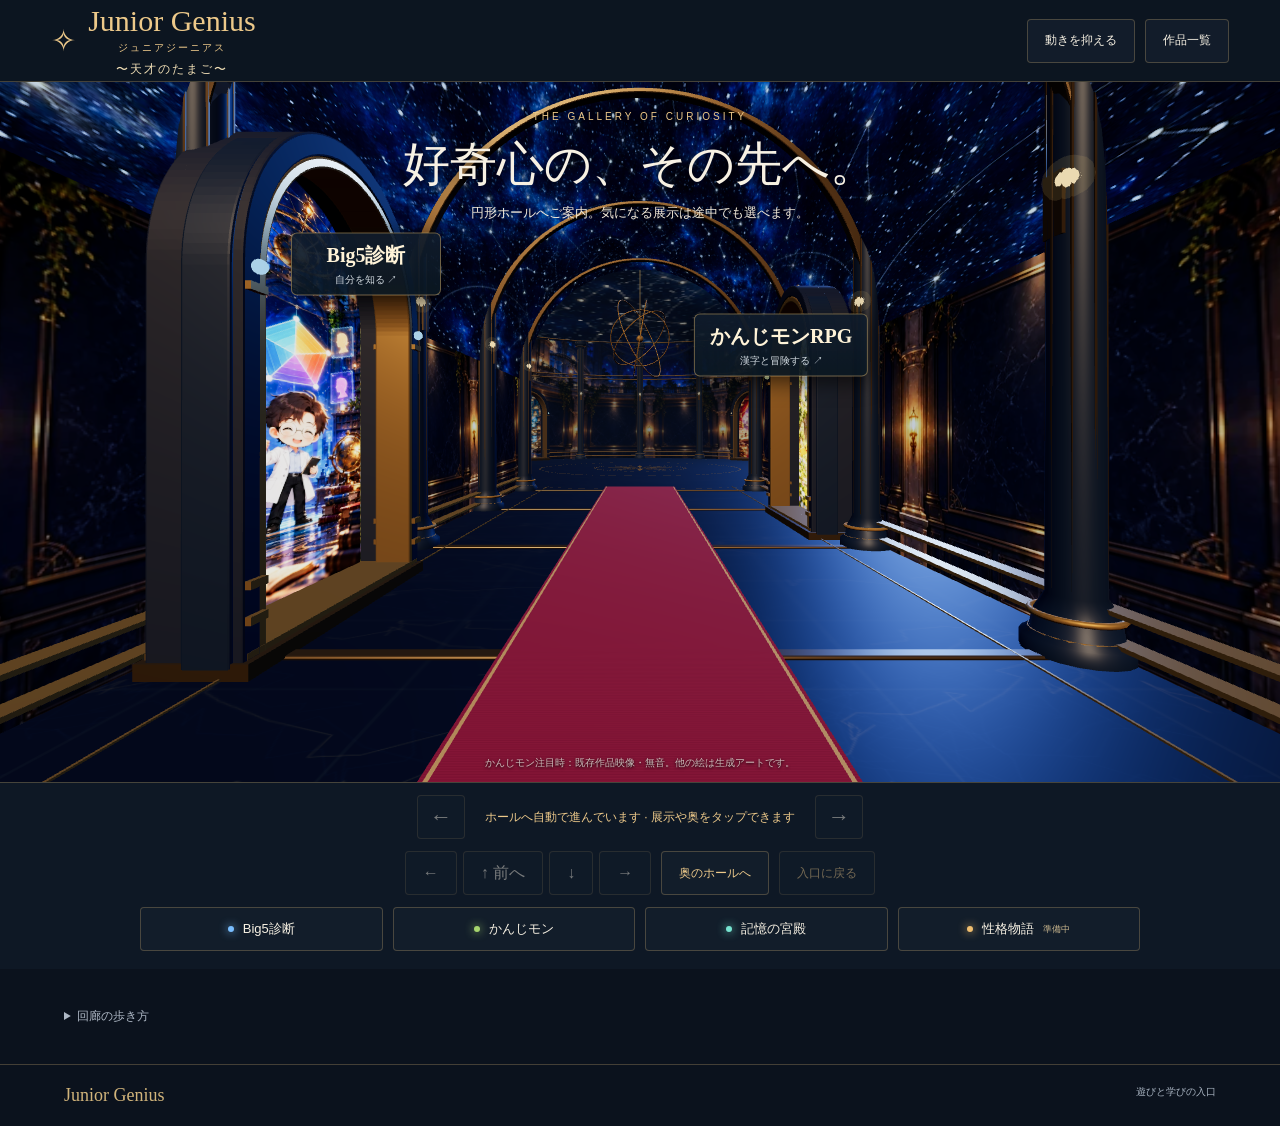
==== commit f4d17124: "Guide first-time visitors automatically to rotunda and reduce load size" ====
--- a/index.html
+++ b/index.html
@@ -1,8 +1,8 @@
-<!doctype html><html lang="ja"><head><meta charset="UTF-8"><meta name="viewport" content="width=device-width,initial-scale=1,viewport-fit=cover"><meta name="description" content="遊んで学べるJunior Genius。性格診断、かんじモンRPG、記憶の宮殿へ。"><link rel="icon" href="favicon.svg" type="image/svg+xml"><link rel="canonical" href="https://jr-genius.jp/"><meta name="app-version" content="gallery-1.1"><title>Junior Genius 〜天才のたまご〜</title><link rel="stylesheet" href="style.css"></head><body>
+<!doctype html><html lang="ja"><head><meta charset="UTF-8"><meta name="viewport" content="width=device-width,initial-scale=1,viewport-fit=cover"><meta name="description" content="遊んで学べるJunior Genius。性格診断、かんじモンRPG、記憶の宮殿へ。"><link rel="icon" href="favicon.svg" type="image/svg+xml"><link rel="canonical" href="https://jr-genius.jp/"><meta name="app-version" content="gallery-2"><title>Junior Genius 〜天才のたまご〜</title><link rel="stylesheet" href="style.css?v=gallery-2"></head><body>
 <header><a class="brand" href="#">✧ <span>Junior Genius<small>ジュニアジーニアス</small><em>〜天才のたまご〜</em></span></a><div class="header-tools"><button id="motion" aria-pressed="false">動きを抑える</button><button id="list-toggle" aria-expanded="false">作品一覧</button></div></header>
-<main><section id="room" aria-label="作品を選ぶ夜の回廊"><div class="backdrop"></div><div class="scene-title"><span>THE GALLERY OF CURIOSITY</span><h1>好奇心の、その先へ。</h1><p>展示を1回で開く。奥のホールをタップして近道。</p></div><canvas id="canvas" tabindex="0" aria-label="ドラッグまたは左右キーで見回す。作品は下のボタンでも選べます。"></canvas><div id="preview-badge" aria-live="polite"></div><div id="labels" aria-label="空間内の作品入口"></div><div id="loading" role="status">回廊をひらいています…<br><button id="loading-list">作品一覧から選ぶ</button></div><div id="fallback" hidden><h2>作品一覧から、どうぞ。</h2><p>この環境では立体の回廊を読み込めませんでした。</p><button id="fallback-list">作品一覧をひらく</button></div><div class="scene-caption">かんじモン注目時：既存作品映像・無音。他の絵は生成アートです。</div></section>
-<section class="controls" aria-label="回廊の操作"><div class="look-controls"><button id="look-left" aria-label="左を見る">←</button><span id="hint" aria-live="polite">ドラッグで見回す · 矢印を長押しで歩く</span><button id="look-right" aria-label="右を見る">→</button></div><div class="travel-controls"><div class="move-pad"><button data-move="l" aria-label="左へ歩く">←</button><button data-move="f" aria-label="前へ歩く">↑ 前へ</button><button data-move="b" aria-label="後ろへ歩く">↓</button><button data-move="r" aria-label="右へ歩く">→</button></div><button id="skip-hall">奥のホールへ</button><button id="entrance">入口に戻る</button></div><div class="door-nav"><button data-door="0"><i class="blue"></i>Big5診断</button><button data-door="1"><i class="green"></i>かんじモン</button><button data-door="2"><i class="teal"></i>記憶の宮殿</button><button data-door="3"><i class="amber"></i>性格物語<small>準備中</small></button></div></section>
+<main><section id="room" aria-label="作品を選ぶ夜の回廊"><div class="backdrop"></div><div class="scene-title"><span>THE GALLERY OF CURIOSITY</span><h1>好奇心の、その先へ。</h1><p>円形ホールまで自動でご案内します。</p></div><canvas id="canvas" tabindex="0" aria-label="ドラッグまたは左右キーで見回す。作品は下のボタンでも選べます。"></canvas><div id="preview-badge" aria-live="polite"></div><div id="labels" aria-label="空間内の作品入口"></div><div id="loading" role="status">回廊をひらいています…<br><button id="loading-list">作品一覧から選ぶ</button></div><div id="fallback" hidden><h2>作品一覧から、どうぞ。</h2><p>この環境では立体の回廊を読み込めませんでした。</p><button id="fallback-list">作品一覧をひらく</button></div><div class="scene-caption">かんじモン注目時：既存作品映像・無音。他の絵は生成アートです。</div></section>
+<section class="controls" aria-label="回廊の操作"><div class="look-controls"><button id="look-left" aria-label="左を見る">←</button><span id="hint" aria-live="polite">回廊を準備しています…</span><button id="look-right" aria-label="右を見る">→</button></div><div class="travel-controls"><div class="move-pad"><button data-move="l" aria-label="左へ歩く">←</button><button data-move="f" aria-label="前へ歩く">↑ 前へ</button><button data-move="b" aria-label="後ろへ歩く">↓</button><button data-move="r" aria-label="右へ歩く">→</button></div><button id="skip-hall">奥のホールへ</button><button id="entrance">入口に戻る</button></div><div class="door-nav"><button data-door="0"><i class="blue"></i>Big5診断</button><button data-door="1"><i class="green"></i>かんじモン</button><button data-door="2"><i class="teal"></i>記憶の宮殿</button><button data-door="3"><i class="amber"></i>性格物語<small>準備中</small></button></div></section>
 <section id="detail" class="detail" hidden aria-live="polite"><div><span class="detail-kicker" id="detail-kicker"></span><h2 id="detail-title"></h2><p id="detail-description"></p></div><div class="detail-actions"><a id="enter" target="_blank" rel="noopener">作品を開く ↗</a><span id="not-ready" hidden>この作品は準備中です</span><button id="back">見ていた場所へ戻る</button></div></section>
 <section id="works" class="works" hidden aria-label="通常の作品一覧"><div class="section-heading"><div><span class="eyebrow">CHOOSE YOUR CURIOSITY</span><h2>気になる作品から。</h2></div><button id="list-close">回廊に戻る ↑</button></div><div class="work-grid"><article><span>01 / 自分を知る</span><h3>ビッグファイブ性格診断</h3><p>10問から、自分の性格の傾向を知る。無料・登録不要。</p><a href="https://bigfive.jr-genius.jp/start.html" target="_blank" rel="noopener">診断をはじめる ↗</a></article><article><span>02 / 漢字と冒険</span><h3>かんじモンRPG</h3><p>漢字の読みクイズで戦い、仲間を集めるブラウザゲーム。</p><a href="https://kanjimon.jr-genius.jp/play/" target="_blank" rel="noopener">ゲームで遊ぶ ↗</a></article><article><span>03 / 覚え方を試す</span><h3>記憶の宮殿</h3><p>覚えたいことを、頭の中の場所と結びつける記憶術を体験。</p><a href="https://kioku.jr-genius.jp/" target="_blank" rel="noopener">宮殿をひらく ↗</a></article><article class="upcoming"><span>04 / 構想</span><h3>性格物語</h3><p>配役する → Big5の組合せで自動進行 → 配役を変えて見比べる。</p><strong>準備中・公開リンクなし</strong></article><article><span>05 / 漫画を読む</span><h3>ビッグファイブマンV</h3><p>性格を題材にしたWeb漫画。</p><a href="https://bigfiveman.jr-genius.jp/">漫画を読む ↗</a></article><article><span>06 / 育てる</span><h3>ちいさな相棒</h3><p>タブレットの中に住む「ぽこ」と「ふわ」。毎日少し助けてやると育ちます。</p><a href="https://ura.jr-genius.jp/pet/">ちいさな相棒へ ↗</a></article></div></section>
-<details class="about"><summary>回廊の歩き方</summary><p>気になる展示を選ぶと作品へ進みます。歩かずに選びたいときは、右上の「作品一覧」をご利用ください。</p><p>左右ドラッグ／左右キーで見回し、WASD／歩行ボタン長押しで移動。公開中の展示を1回クリック／タップすると作品へ直接移動します。ブラウザで戻ると位置と向きを復元します。通路の奥に見える円形ホールをクリック／タップすると歩行を省略できます。「動きを抑える」または端末の設定が有効な場合、視点の追従を瞬時にし、歩く速度を抑えます。Escapeで準備中の作品説明を閉じます。自動回転はありません。かんじモンの展示を正面で見ると、既存オープニングからの8秒の無音映像が流れます。視線を外す・一覧を開く・別タブへ移ると停止し、静止画に戻ります。動き抑制中や動画を再生できない環境でも、展示を選んで作品へ進めます。</p><p>作品一覧からも選べます。下の作品名からも直接作品を開けます。画像や3Dの読込失敗時は通常一覧が使えます。</p></details>
-<noscript><style>#loading{display:none}#works[hidden]{display:block}</style><p>JavaScriptが無効です。上の作品一覧をご利用ください。</p></noscript></main><footer>Junior Genius <span>遊びと学びの入口</span></footer><script src="ui.js"></script></body></html>
+<details class="about"><summary>回廊の歩き方</summary><p>初めて訪れたときは約8秒で円形ホールまで自動で進み、到着後に自由に歩けます。途中でも展示を選べます。奥のホールをタップすると移動を省略できます。作品から戻ったときは、自動移動を繰り返さず元の位置を復元します。気になる展示を選ぶと作品へ進みます。歩かずに選びたいときは、右上の「作品一覧」をご利用ください。</p><p>左右ドラッグ／左右キーで見回し、WASD／歩行ボタン長押しで移動。公開中の展示を1回クリック／タップすると作品へ直接移動します。ブラウザで戻ると位置と向きを復元します。通路の奥に見える円形ホールをクリック／タップすると歩行を省略できます。「動きを抑える」または端末の設定が有効な場合、視点の追従を瞬時にし、歩く速度を抑えます。Escapeで準備中の作品説明を閉じます。自動回転はありません。かんじモンの展示を正面で見ると、既存オープニングからの8秒の無音映像が流れます。視線を外す・一覧を開く・別タブへ移ると停止し、静止画に戻ります。動き抑制中や動画を再生できない環境でも、展示を選んで作品へ進めます。</p><p>作品一覧からも選べます。下の作品名からも直接作品を開けます。画像や3Dの読込失敗時は通常一覧が使えます。</p></details>
+<noscript><style>#loading{display:none}#works[hidden]{display:block}</style><p>JavaScriptが無効です。上の作品一覧をご利用ください。</p></noscript></main><footer>Junior Genius <span>遊びと学びの入口</span></footer><script src="ui.js?v=gallery-2"></script></body></html>
--- a/style.css
+++ b/style.css
@@ -1,4 +1,4 @@
-:root{color-scheme:dark;--gold:#edc98a;--ink:#0b121d;--line:#e7c17b42}*{box-sizing:border-box}body{margin:0;background:var(--ink);color:#f7f1e3;font-family:"Hiragino Sans","Yu Gothic",sans-serif}button,a{-webkit-tap-highlight-color:transparent}button,a:where(:not(.brand)){font:inherit}button{cursor:pointer}button:focus-visible,a:focus-visible,canvas:focus-visible{outline:3px solid #fff0bd;outline-offset:4px}button{color:inherit;border:1px solid var(--line);background:#131e2be8;border-radius:4px;min-height:44px;padding:10px 17px}button:hover{background:#293448;border-color:#e7c17b}a{color:inherit;text-decoration:none}[hidden]{display:none!important}header{height:82px;display:flex;align-items:center;justify-content:space-between;padding:0 4vw;border-bottom:1px solid var(--line);position:relative;z-index:5;background:#0c1520}.brand{display:flex;align-items:center;gap:12px;color:var(--gold);font:30px Georgia,serif}.brand small{display:block;font:10px sans-serif;letter-spacing:2px;text-align:center;margin-top:3px}.header-tools{display:flex;gap:10px;font-size:12px}.header-tools button[aria-pressed=true]{color:#132032;background:var(--gold)}#room{position:relative;height:min(69vw,700px);min-height:440px;overflow:hidden;background:#142038}.backdrop{position:absolute;inset:0;background:url(assets/hall.png) center/cover;opacity:.5}#canvas{position:absolute;inset:0;width:100%;height:100%;touch-action:none;cursor:grab}#canvas:active{cursor:grabbing}.scene-title{position:absolute;top:24px;left:0;right:0;z-index:2;text-align:center;pointer-events:none;text-shadow:0 2px 20px #000}.scene-title span,.eyebrow{font-size:10px;letter-spacing:3px;color:var(--gold)}h1{font-family:"Hiragino Mincho ProN",serif;font-size:clamp(28px,3.7vw,52px);font-weight:500;margin:8px 0}.scene-title p{font-size:13px;margin:0;color:#f1e9d8}.scene-caption{position:absolute;bottom:12px;left:18px;right:18px;text-align:center;font-size:10px;color:#e6e3dbcf;pointer-events:none;text-shadow:0 1px 3px #000}#labels{position:absolute;inset:0;pointer-events:none}.portal-label{position:absolute;pointer-events:auto;transform:translate(-50%,-50%);background:linear-gradient(#101c2cec,#0a1722ed);border:1px solid #cdaa6680;border-radius:6px;min-width:150px;box-shadow:0 5px 22px #000a;text-align:center;padding:8px 15px;white-space:nowrap;transition:border-color .15s}.portal-label strong{display:block;color:#fff3d8;font-family:"Hiragino Mincho ProN",serif;font-size:20px}.portal-label small{font-size:10px;color:#d4dce2}.portal-label.selected{border-color:#fff0a8;box-shadow:0 0 18px #ffd97488}.portal-label:hover{background:#293448}.controls{position:relative;z-index:3;border-top:1px solid var(--line);padding:12px 4vw 18px;background:#0e1825}.look-controls{display:flex;align-items:center;justify-content:center;gap:20px;margin-bottom:12px}.look-controls button{width:48px;padding:5px;font-size:22px}.look-controls span{font-size:12px;color:#c6c9ce;text-align:center}.door-nav{display:grid;grid-template-columns:repeat(4,1fr);gap:10px;max-width:1000px;margin:auto}.door-nav button{display:flex;align-items:center;justify-content:center;gap:9px;font-size:13px}.door-nav button.active{border-color:var(--gold);background:#33312a}.door-nav small{font-size:9px;color:#cbb88f}.door-nav i{width:6px;height:6px;border-radius:50%;box-shadow:0 0 10px currentColor}.blue{background:#79beff;color:#79beff}.green{background:#a6d56e;color:#a6d56e}.teal{background:#77e4d1;color:#77e4d1}.amber{background:#f0be6f;color:#f0be6f}.detail{padding:24px 5vw;display:flex;gap:25px;align-items:center;justify-content:space-between;border-bottom:1px solid var(--line);background:#1d2834}.detail-kicker{font-size:10px;letter-spacing:1px;color:var(--gold)}.detail h2{font-size:23px;margin:8px 0}.detail p{font-size:13px;max-width:620px;line-height:1.8;margin:0;color:#d5d9de}.detail-actions{display:flex;gap:12px;align-items:center;flex-wrap:wrap}.detail-actions a{background:var(--gold);color:#142031;padding:14px 25px;font-size:13px;font-weight:bold;border-radius:4px}.detail-actions button{font-size:12px}.detail-actions span{font-size:13px;color:var(--gold)}.works{padding:35px 5vw 45px;background:#101c29}.section-heading{display:flex;align-items:center;justify-content:space-between}.section-heading h2{font-family:serif;font-size:29px;margin:10px 0 25px}.work-grid{display:grid;grid-template-columns:repeat(4,1fr);gap:25px}.work-grid article{padding-top:20px;border-top:2px solid var(--gold)}.work-grid article>span{font-size:10px;color:var(--gold)}.work-grid h3{font-size:18px}.work-grid p{font-size:13px;line-height:1.9;color:#c6ced7;min-height:75px}.work-grid a{display:inline-block;padding:12px 0;border-bottom:1px solid var(--gold);font-size:13px;color:#ffe1a7}.upcoming strong{font-size:12px;color:#b9b5ae}.about{margin:24px 5vw;color:#aeb8c5;font-size:12px;line-height:1.9}.about summary{cursor:pointer;min-height:44px;padding:12px 0}.about p{max-width:900px}footer{padding:20px 5vw;border-top:1px solid var(--line);font:18px Georgia,serif;color:#d1b47b;display:flex;justify-content:space-between}footer span{font:10px sans-serif;color:#a8b3c0}#loading,#fallback{position:absolute;z-index:4;top:50%;left:50%;transform:translate(-50%,-50%);text-align:center;border:1px solid var(--line);padding:24px;background:#111d2cec;min-width:280px;font-size:14px;line-height:1.8}#loading button{margin-top:12px;font-size:12px}#fallback h2{font-size:21px}.fallback-mode .scene-title{opacity:.5}.fallback-mode #canvas,.fallback-mode #labels{display:none}.fallback-mode #room{min-height:350px;height:450px}.list-mode #room{display:none}.list-mode .controls{display:none}.list-mode #detail{display:none!important}@media(max-width:650px){header{height:72px;padding:0 15px}.brand{font-size:23px;gap:5px}.brand small{font-size:8px;letter-spacing:1px}.header-tools{gap:5px}.header-tools button{padding:8px;font-size:10px}#room{height:54svh;min-height:400px;max-height:550px}.scene-title{top:20px}.scene-title span{font-size:8px;letter-spacing:2px}.scene-title h1{font-size:30px;margin:10px 0}.scene-title p{font-size:11px}.scene-caption{font-size:8px;bottom:8px}.controls{padding:10px 12px 15px}.look-controls{gap:9px}.look-controls span{font-size:10px;max-width:230px}.look-controls button{min-width:44px}.door-nav{grid-template-columns:repeat(2,1fr);gap:7px}.door-nav button{font-size:11px;min-height:46px}.portal-label{min-width:128px;padding:7px 12px}.portal-label strong{font-size:17px}.portal-label small{font-size:9px}.detail{padding:22px;display:block}.detail h2{font-size:23px}.detail-actions{margin-top:16px}.work-grid{grid-template-columns:1fr;gap:22px}.work-grid p{min-height:0}.section-heading{align-items:start}.section-heading button{font-size:11px}.section-heading h2{font-size:24px}.about{margin:15px 22px}footer{padding:20px 22px}.fallback-mode #room{height:400px}.reduced .portal-label{transition:none}}
+:root{color-scheme:dark;--gold:#edc98a;--ink:#0b121d;--line:#e7c17b42}*{box-sizing:border-box}body{margin:0;background:var(--ink);color:#f7f1e3;font-family:"Hiragino Sans","Yu Gothic",sans-serif}button,a{-webkit-tap-highlight-color:transparent}button,a:where(:not(.brand)){font:inherit}button{cursor:pointer}button:focus-visible,a:focus-visible,canvas:focus-visible{outline:3px solid #fff0bd;outline-offset:4px}button{color:inherit;border:1px solid var(--line);background:#131e2be8;border-radius:4px;min-height:44px;padding:10px 17px}button:hover{background:#293448;border-color:#e7c17b}a{color:inherit;text-decoration:none}[hidden]{display:none!important}header{height:82px;display:flex;align-items:center;justify-content:space-between;padding:0 4vw;border-bottom:1px solid var(--line);position:relative;z-index:5;background:#0c1520}.brand{display:flex;align-items:center;gap:12px;color:var(--gold);font:30px Georgia,serif}.brand small{display:block;font:10px sans-serif;letter-spacing:2px;text-align:center;margin-top:3px}.header-tools{display:flex;gap:10px;font-size:12px}.header-tools button[aria-pressed=true]{color:#132032;background:var(--gold)}#room{position:relative;height:min(69vw,700px);min-height:440px;overflow:hidden;background:#142038}.backdrop{position:absolute;inset:0;background:url(assets/hall.webp) center/cover;opacity:.5}#canvas{position:absolute;inset:0;width:100%;height:100%;touch-action:none;cursor:grab}#canvas:active{cursor:grabbing}.scene-title{position:absolute;top:24px;left:0;right:0;z-index:2;text-align:center;pointer-events:none;text-shadow:0 2px 20px #000}.scene-title span,.eyebrow{font-size:10px;letter-spacing:3px;color:var(--gold)}h1{font-family:"Hiragino Mincho ProN",serif;font-size:clamp(28px,3.7vw,52px);font-weight:500;margin:8px 0}.scene-title p{font-size:13px;margin:0;color:#f1e9d8}.scene-caption{position:absolute;bottom:12px;left:18px;right:18px;text-align:center;font-size:10px;color:#e6e3dbcf;pointer-events:none;text-shadow:0 1px 3px #000}#labels{position:absolute;inset:0;pointer-events:none}.portal-label{position:absolute;pointer-events:auto;transform:translate(-50%,-50%);background:linear-gradient(#101c2cec,#0a1722ed);border:1px solid #cdaa6680;border-radius:6px;min-width:150px;box-shadow:0 5px 22px #000a;text-align:center;padding:8px 15px;white-space:nowrap;transition:border-color .15s}.portal-label strong{display:block;color:#fff3d8;font-family:"Hiragino Mincho ProN",serif;font-size:20px}.portal-label small{font-size:10px;color:#d4dce2}.portal-label.selected{border-color:#fff0a8;box-shadow:0 0 18px #ffd97488}.portal-label:hover{background:#293448}.controls{position:relative;z-index:3;border-top:1px solid var(--line);padding:12px 4vw 18px;background:#0e1825}.look-controls{display:flex;align-items:center;justify-content:center;gap:20px;margin-bottom:12px}.look-controls button{width:48px;padding:5px;font-size:22px}.look-controls span{font-size:12px;color:#c6c9ce;text-align:center}.door-nav{display:grid;grid-template-columns:repeat(4,1fr);gap:10px;max-width:1000px;margin:auto}.door-nav button{display:flex;align-items:center;justify-content:center;gap:9px;font-size:13px}.door-nav button.active{border-color:var(--gold);background:#33312a}.door-nav small{font-size:9px;color:#cbb88f}.door-nav i{width:6px;height:6px;border-radius:50%;box-shadow:0 0 10px currentColor}.blue{background:#79beff;color:#79beff}.green{background:#a6d56e;color:#a6d56e}.teal{background:#77e4d1;color:#77e4d1}.amber{background:#f0be6f;color:#f0be6f}.detail{padding:24px 5vw;display:flex;gap:25px;align-items:center;justify-content:space-between;border-bottom:1px solid var(--line);background:#1d2834}.detail-kicker{font-size:10px;letter-spacing:1px;color:var(--gold)}.detail h2{font-size:23px;margin:8px 0}.detail p{font-size:13px;max-width:620px;line-height:1.8;margin:0;color:#d5d9de}.detail-actions{display:flex;gap:12px;align-items:center;flex-wrap:wrap}.detail-actions a{background:var(--gold);color:#142031;padding:14px 25px;font-size:13px;font-weight:bold;border-radius:4px}.detail-actions button{font-size:12px}.detail-actions span{font-size:13px;color:var(--gold)}.works{padding:35px 5vw 45px;background:#101c29}.section-heading{display:flex;align-items:center;justify-content:space-between}.section-heading h2{font-family:serif;font-size:29px;margin:10px 0 25px}.work-grid{display:grid;grid-template-columns:repeat(4,1fr);gap:25px}.work-grid article{padding-top:20px;border-top:2px solid var(--gold)}.work-grid article>span{font-size:10px;color:var(--gold)}.work-grid h3{font-size:18px}.work-grid p{font-size:13px;line-height:1.9;color:#c6ced7;min-height:75px}.work-grid a{display:inline-block;padding:12px 0;border-bottom:1px solid var(--gold);font-size:13px;color:#ffe1a7}.upcoming strong{font-size:12px;color:#b9b5ae}.about{margin:24px 5vw;color:#aeb8c5;font-size:12px;line-height:1.9}.about summary{cursor:pointer;min-height:44px;padding:12px 0}.about p{max-width:900px}footer{padding:20px 5vw;border-top:1px solid var(--line);font:18px Georgia,serif;color:#d1b47b;display:flex;justify-content:space-between}footer span{font:10px sans-serif;color:#a8b3c0}#loading,#fallback{position:absolute;z-index:4;top:50%;left:50%;transform:translate(-50%,-50%);text-align:center;border:1px solid var(--line);padding:24px;background:#111d2cec;min-width:280px;font-size:14px;line-height:1.8}#loading button{margin-top:12px;font-size:12px}#fallback h2{font-size:21px}.fallback-mode .scene-title{opacity:.5}.fallback-mode #canvas,.fallback-mode #labels{display:none}.fallback-mode #room{min-height:350px;height:450px}.list-mode #room{display:none}.list-mode .controls{display:none}.list-mode #detail{display:none!important}@media(max-width:650px){header{height:72px;padding:0 15px}.brand{font-size:23px;gap:5px}.brand small{font-size:8px;letter-spacing:1px}.header-tools{gap:5px}.header-tools button{padding:8px;font-size:10px}#room{height:54svh;min-height:400px;max-height:550px}.scene-title{top:20px}.scene-title span{font-size:8px;letter-spacing:2px}.scene-title h1{font-size:30px;margin:10px 0}.scene-title p{font-size:11px}.scene-caption{font-size:8px;bottom:8px}.controls{padding:10px 12px 15px}.look-controls{gap:9px}.look-controls span{font-size:10px;max-width:230px}.look-controls button{min-width:44px}.door-nav{grid-template-columns:repeat(2,1fr);gap:7px}.door-nav button{font-size:11px;min-height:46px}.portal-label{min-width:128px;padding:7px 12px}.portal-label strong{font-size:17px}.portal-label small{font-size:9px}.detail{padding:22px;display:block}.detail h2{font-size:23px}.detail-actions{margin-top:16px}.work-grid{grid-template-columns:1fr;gap:22px}.work-grid p{min-height:0}.section-heading{align-items:start}.section-heading button{font-size:11px}.section-heading h2{font-size:24px}.about{margin:15px 22px}footer{padding:20px 22px}.fallback-mode #room{height:400px}.reduced .portal-label{transition:none}}
 
 .travel-controls{display:flex;justify-content:center;align-items:center;gap:10px;margin:0 auto 12px}.move-pad{display:flex;gap:6px}.travel-controls button{font-size:12px;min-width:44px}.move-pad button{font-size:16px;touch-action:none;user-select:none}.move-pad button:active{background:#6b5535}.travel-controls>button{color:#edc98a}@media(max-width:650px){.travel-controls{gap:6px;flex-wrap:wrap}.travel-controls button{padding:8px;font-size:10px}.move-pad button{font-size:14px}.move-pad{gap:4px}.travel-controls>button{flex:1}#room{height:50svh;min-height:360px;max-height:500px}.look-controls{margin-bottom:8px}.door-nav button{min-height:44px}.controls{padding-bottom:12px}}
 
@@ -24,3 +24,5 @@
 @media(max-height:740px) and (max-width:650px){#room{min-height:290px;height:44svh}.scene-title{top:14px}.scene-title h1{font-size:27px}.controls{gap:8px}}
 
 #hint{text-wrap:balance}
+
+button:disabled{opacity:.45;cursor:default}.auto-walking #hint{color:#edc98a}
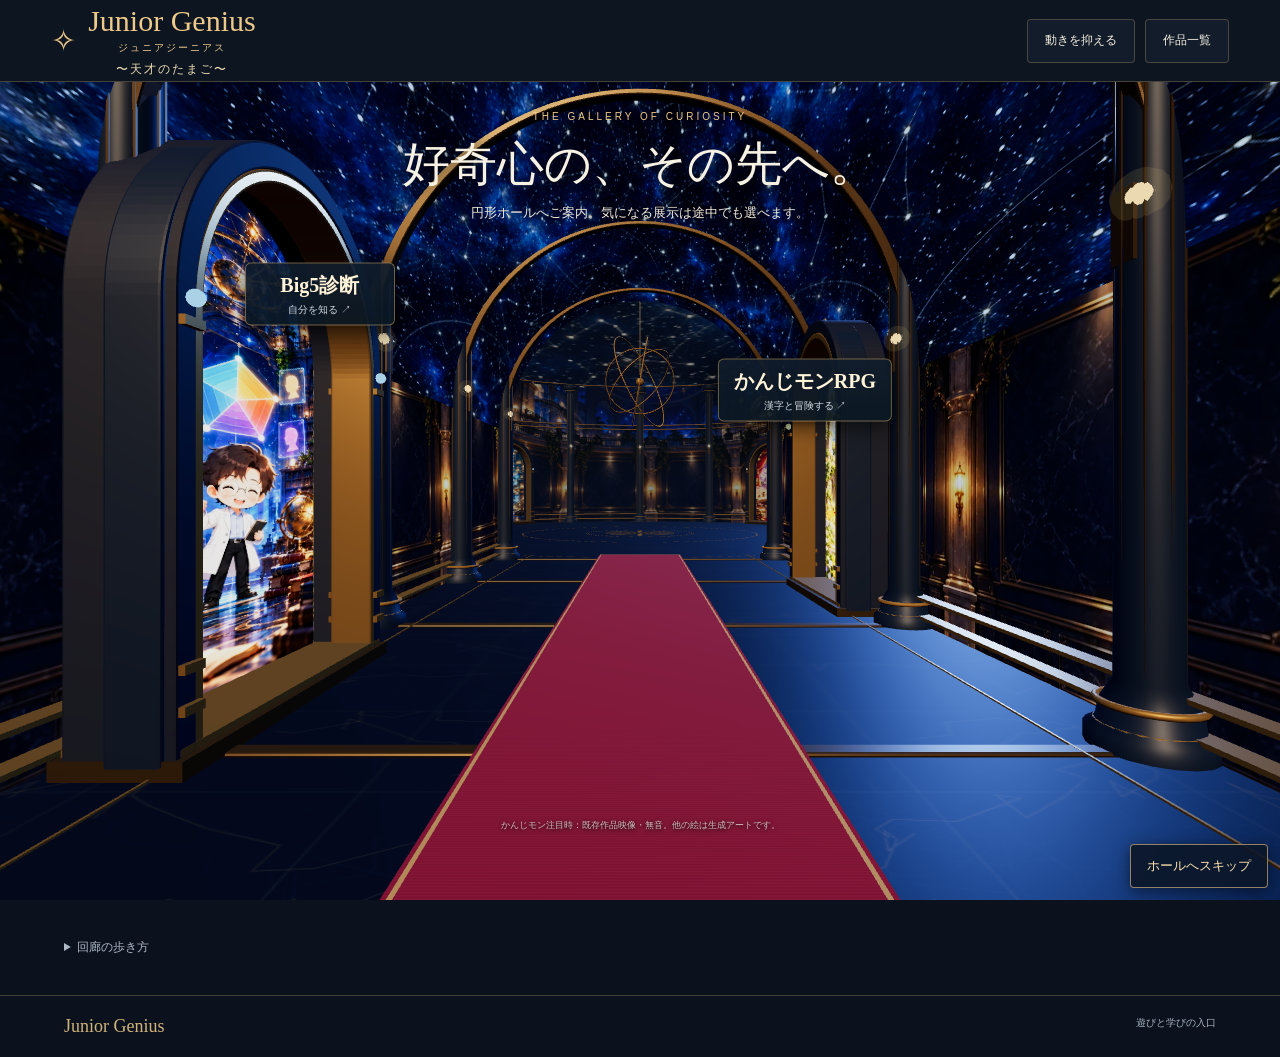
==== commit c2f6464c: "Make gallery controls immersive, compact, and available on demand" ====
--- a/index.html
+++ b/index.html
@@ -1,8 +1,8 @@
-<!doctype html><html lang="ja"><head><meta charset="UTF-8"><meta name="viewport" content="width=device-width,initial-scale=1,viewport-fit=cover"><meta name="description" content="遊んで学べるJunior Genius。性格診断、かんじモンRPG、記憶の宮殿へ。"><link rel="icon" href="favicon.svg" type="image/svg+xml"><link rel="canonical" href="https://jr-genius.jp/"><meta name="app-version" content="gallery-2"><title>Junior Genius 〜天才のたまご〜</title><link rel="stylesheet" href="style.css?v=gallery-2"></head><body>
+<!doctype html><html lang="ja"><head><meta charset="UTF-8"><meta name="viewport" content="width=device-width,initial-scale=1,viewport-fit=cover"><meta name="description" content="遊んで学べるJunior Genius。性格診断、かんじモンRPG、記憶の宮殿へ。"><link rel="icon" href="favicon.svg" type="image/svg+xml"><link rel="canonical" href="https://jr-genius.jp/"><meta name="app-version" content="gallery-3"><title>Junior Genius 〜天才のたまご〜</title><link rel="stylesheet" href="style.css?v=gallery-3"><link rel="stylesheet" href="immersive.css?v=gallery-3"></head><body>
 <header><a class="brand" href="#">✧ <span>Junior Genius<small>ジュニアジーニアス</small><em>〜天才のたまご〜</em></span></a><div class="header-tools"><button id="motion" aria-pressed="false">動きを抑える</button><button id="list-toggle" aria-expanded="false">作品一覧</button></div></header>
 <main><section id="room" aria-label="作品を選ぶ夜の回廊"><div class="backdrop"></div><div class="scene-title"><span>THE GALLERY OF CURIOSITY</span><h1>好奇心の、その先へ。</h1><p>円形ホールまで自動でご案内します。</p></div><canvas id="canvas" tabindex="0" aria-label="ドラッグまたは左右キーで見回す。作品は下のボタンでも選べます。"></canvas><div id="preview-badge" aria-live="polite"></div><div id="labels" aria-label="空間内の作品入口"></div><div id="loading" role="status">回廊をひらいています…<br><button id="loading-list">作品一覧から選ぶ</button></div><div id="fallback" hidden><h2>作品一覧から、どうぞ。</h2><p>この環境では立体の回廊を読み込めませんでした。</p><button id="fallback-list">作品一覧をひらく</button></div><div class="scene-caption">かんじモン注目時：既存作品映像・無音。他の絵は生成アートです。</div></section>
 <section class="controls" aria-label="回廊の操作"><div class="look-controls"><button id="look-left" aria-label="左を見る">←</button><span id="hint" aria-live="polite">回廊を準備しています…</span><button id="look-right" aria-label="右を見る">→</button></div><div class="travel-controls"><div class="move-pad"><button data-move="l" aria-label="左へ歩く">←</button><button data-move="f" aria-label="前へ歩く">↑ 前へ</button><button data-move="b" aria-label="後ろへ歩く">↓</button><button data-move="r" aria-label="右へ歩く">→</button></div><button id="skip-hall">奥のホールへ</button><button id="entrance">入口に戻る</button></div><div class="door-nav"><button data-door="0"><i class="blue"></i>Big5診断</button><button data-door="1"><i class="green"></i>かんじモン</button><button data-door="2"><i class="teal"></i>記憶の宮殿</button><button data-door="3"><i class="amber"></i>性格物語<small>準備中</small></button></div></section>
 <section id="detail" class="detail" hidden aria-live="polite"><div><span class="detail-kicker" id="detail-kicker"></span><h2 id="detail-title"></h2><p id="detail-description"></p></div><div class="detail-actions"><a id="enter" target="_blank" rel="noopener">作品を開く ↗</a><span id="not-ready" hidden>この作品は準備中です</span><button id="back">見ていた場所へ戻る</button></div></section>
 <section id="works" class="works" hidden aria-label="通常の作品一覧"><div class="section-heading"><div><span class="eyebrow">CHOOSE YOUR CURIOSITY</span><h2>気になる作品から。</h2></div><button id="list-close">回廊に戻る ↑</button></div><div class="work-grid"><article><span>01 / 自分を知る</span><h3>ビッグファイブ性格診断</h3><p>10問から、自分の性格の傾向を知る。無料・登録不要。</p><a href="https://bigfive.jr-genius.jp/start.html" target="_blank" rel="noopener">診断をはじめる ↗</a></article><article><span>02 / 漢字と冒険</span><h3>かんじモンRPG</h3><p>漢字の読みクイズで戦い、仲間を集めるブラウザゲーム。</p><a href="https://kanjimon.jr-genius.jp/play/" target="_blank" rel="noopener">ゲームで遊ぶ ↗</a></article><article><span>03 / 覚え方を試す</span><h3>記憶の宮殿</h3><p>覚えたいことを、頭の中の場所と結びつける記憶術を体験。</p><a href="https://kioku.jr-genius.jp/" target="_blank" rel="noopener">宮殿をひらく ↗</a></article><article class="upcoming"><span>04 / 構想</span><h3>性格物語</h3><p>配役する → Big5の組合せで自動進行 → 配役を変えて見比べる。</p><strong>準備中・公開リンクなし</strong></article><article><span>05 / 漫画を読む</span><h3>ビッグファイブマンV</h3><p>性格を題材にしたWeb漫画。</p><a href="https://bigfiveman.jr-genius.jp/">漫画を読む ↗</a></article><article><span>06 / 育てる</span><h3>ちいさな相棒</h3><p>タブレットの中に住む「ぽこ」と「ふわ」。毎日少し助けてやると育ちます。</p><a href="https://ura.jr-genius.jp/pet/">ちいさな相棒へ ↗</a></article></div></section>
-<details class="about"><summary>回廊の歩き方</summary><p>初めて訪れたときは約8秒で円形ホールまで自動で進み、到着後に自由に歩けます。途中でも展示を選べます。奥のホールをタップすると移動を省略できます。作品から戻ったときは、自動移動を繰り返さず元の位置を復元します。気になる展示を選ぶと作品へ進みます。歩かずに選びたいときは、右上の「作品一覧」をご利用ください。</p><p>左右ドラッグ／左右キーで見回し、WASD／歩行ボタン長押しで移動。公開中の展示を1回クリック／タップすると作品へ直接移動します。ブラウザで戻ると位置と向きを復元します。通路の奥に見える円形ホールをクリック／タップすると歩行を省略できます。「動きを抑える」または端末の設定が有効な場合、視点の追従を瞬時にし、歩く速度を抑えます。Escapeで準備中の作品説明を閉じます。自動回転はありません。かんじモンの展示を正面で見ると、既存オープニングからの8秒の無音映像が流れます。視線を外す・一覧を開く・別タブへ移ると停止し、静止画に戻ります。動き抑制中や動画を再生できない環境でも、展示を選んで作品へ進めます。</p><p>作品一覧からも選べます。下の作品名からも直接作品を開けます。画像や3Dの読込失敗時は通常一覧が使えます。</p></details>
-<noscript><style>#loading{display:none}#works[hidden]{display:block}</style><p>JavaScriptが無効です。上の作品一覧をご利用ください。</p></noscript></main><footer>Junior Genius <span>遊びと学びの入口</span></footer><script src="ui.js?v=gallery-2"></script></body></html>
+<details class="about"><summary>回廊の歩き方</summary><p>初めて訪れたときは約8秒で円形ホールまで自動で進み、到着後は右下の「操作」を開くと自由に歩けます。操作パネルは使わないと5秒後に畳まれ、いつでも同じボタンで開き直せます。途中でも展示を選べます。奥のホールをタップすると移動を省略できます。作品から戻ったときは、自動移動を繰り返さず元の位置を復元します。気になる展示を選ぶと作品へ進みます。歩かずに選びたいときは、右上の「作品一覧」をご利用ください。</p><p>左右ドラッグ／左右キーで見回し、WASD／歩行ボタン長押しで移動。公開中の展示を1回クリック／タップすると作品へ直接移動します。ブラウザで戻ると位置と向きを復元します。通路の奥に見える円形ホールをクリック／タップすると歩行を省略できます。「動きを抑える」または端末の設定が有効な場合、視点の追従を瞬時にし、歩く速度を抑えます。Escapeで準備中の作品説明を閉じます。自動回転はありません。かんじモンの展示を正面で見ると、既存オープニングからの8秒の無音映像が流れます。視線を外す・一覧を開く・別タブへ移ると停止し、静止画に戻ります。動き抑制中や動画を再生できない環境でも、展示を選んで作品へ進めます。</p><p>作品一覧からも選べます。下の作品名からも直接作品を開けます。画像や3Dの読込失敗時は通常一覧が使えます。</p></details>
+<noscript><style>#loading{display:none}#works[hidden]{display:block}</style><p>JavaScriptが無効です。上の作品一覧をご利用ください。</p></noscript></main><footer>Junior Genius <span>遊びと学びの入口</span></footer><script src="immersive-ui.js?v=gallery-3"></script><script src="ui.js?v=gallery-3"></script></body></html>
--- a/immersive.css
+++ b/immersive.css
@@ -0,0 +1,14 @@
+:root{--gallery-header:82px}#room{height:calc(100svh - var(--gallery-header));min-height:0;max-height:none}
+.gallery-ready:not(.auto-walking) .scene-title{display:none}
+.scene-dock{position:absolute;z-index:6;right:max(12px,env(safe-area-inset-right));bottom:calc(12px + env(safe-area-inset-bottom));display:flex;gap:8px;pointer-events:none}
+.scene-dock button{pointer-events:auto;min-width:64px;min-height:44px;padding:10px 16px;background:#0b1728e8;border:1px solid #edc98a99;box-shadow:0 3px 16px #0008;color:#ffe3ae;font-size:13px}
+#movement-panel.controls{position:absolute;z-index:6;right:max(8px,env(safe-area-inset-right));bottom:calc(66px + env(safe-area-inset-bottom));width:min(420px,calc(100% - 16px));display:grid;grid-template-columns:repeat(6,minmax(44px,1fr));gap:4px;padding:8px;margin:0;background:#0b1728ed;border:1px solid #edc98a88;border-radius:8px;box-shadow:0 4px 20px #0008}
+#movement-panel .controls-help{grid-column:1/-1;text-align:center;font-size:11px;line-height:1.6;margin:0 0 4px;color:#f2dfbd}
+#movement-panel .look-controls,#movement-panel .travel-controls,#movement-panel .move-pad{display:contents}
+#movement-panel #hint,#movement-panel .door-nav,#movement-panel #skip-hall,#movement-panel #entrance{display:none}
+#movement-panel button{min-height:44px;min-width:44px;font-size:16px;padding:6px;touch-action:none}
+.auto-walking #movement-panel{display:none!important}.scene-caption{bottom:calc(68px + env(safe-area-inset-bottom));left:max(12px,env(safe-area-inset-left));right:12px;pointer-events:none;text-shadow:0 1px 4px #000;font-size:9px}.controls-open .scene-caption{visibility:hidden}
+.fallback-mode .scene-dock,.viewing-exhibit .scene-dock{display:none}.fallback-mode #room{height:360px}
+@media(max-width:650px){:root{--gallery-header:88px}.scene-title h1{font-size:30px}.scene-title p{padding:0 20px;line-height:1.6}}
+@media(orientation:landscape) and (max-height:550px){:root{--gallery-header:64px}header{height:64px}.brand{font-size:22px}.brand small{font-size:7px}.brand em{font-size:9px;margin-top:3px}.scene-title{top:8px}.scene-title span{display:none}.scene-title h1{font-size:24px;margin:3px}.scene-title p{margin:4px;font-size:11px}#movement-panel.controls{width:360px}.scene-caption{left:12px;right:auto;max-width:40%;bottom:14px}}
+@media(prefers-reduced-motion:reduce){*{scroll-behavior:auto}}
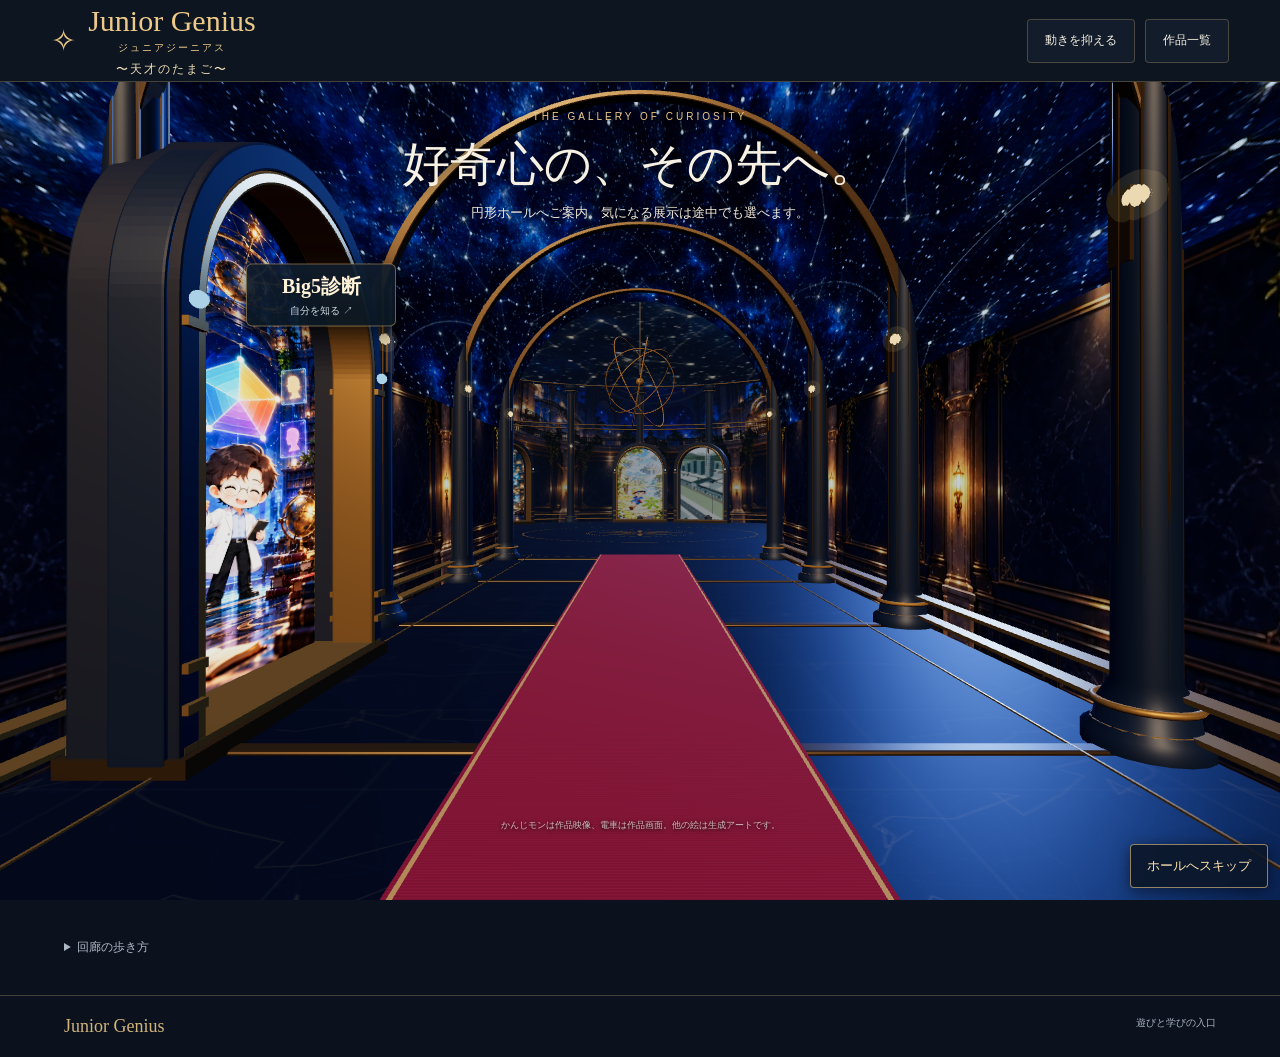
==== commit d1f71f75: "Add slow directional touch walking and feature kanjimon with train workshop" ====
--- a/index.html
+++ b/index.html
@@ -1,8 +1,8 @@
-<!doctype html><html lang="ja"><head><meta charset="UTF-8"><meta name="viewport" content="width=device-width,initial-scale=1,viewport-fit=cover"><meta name="description" content="遊んで学べるJunior Genius。性格診断、かんじモンRPG、記憶の宮殿へ。"><link rel="icon" href="favicon.svg" type="image/svg+xml"><link rel="canonical" href="https://jr-genius.jp/"><meta name="app-version" content="gallery-3"><title>Junior Genius 〜天才のたまご〜</title><link rel="stylesheet" href="style.css?v=gallery-3"><link rel="stylesheet" href="immersive.css?v=gallery-3"></head><body>
+<!doctype html><html lang="ja"><head><meta charset="UTF-8"><meta name="viewport" content="width=device-width,initial-scale=1,viewport-fit=cover"><meta name="description" content="遊んで学べるJunior Genius。性格診断、かんじモンRPG、電車づくり、記憶の宮殿へ。"><link rel="icon" href="favicon.svg" type="image/svg+xml"><link rel="canonical" href="https://jr-genius.jp/"><meta name="app-version" content="gallery-4"><title>Junior Genius 〜天才のたまご〜</title><link rel="stylesheet" href="style.css?v=gallery-4"><link rel="stylesheet" href="immersive.css?v=gallery-4"></head><body>
 <header><a class="brand" href="#">✧ <span>Junior Genius<small>ジュニアジーニアス</small><em>〜天才のたまご〜</em></span></a><div class="header-tools"><button id="motion" aria-pressed="false">動きを抑える</button><button id="list-toggle" aria-expanded="false">作品一覧</button></div></header>
-<main><section id="room" aria-label="作品を選ぶ夜の回廊"><div class="backdrop"></div><div class="scene-title"><span>THE GALLERY OF CURIOSITY</span><h1>好奇心の、その先へ。</h1><p>円形ホールまで自動でご案内します。</p></div><canvas id="canvas" tabindex="0" aria-label="ドラッグまたは左右キーで見回す。作品は下のボタンでも選べます。"></canvas><div id="preview-badge" aria-live="polite"></div><div id="labels" aria-label="空間内の作品入口"></div><div id="loading" role="status">回廊をひらいています…<br><button id="loading-list">作品一覧から選ぶ</button></div><div id="fallback" hidden><h2>作品一覧から、どうぞ。</h2><p>この環境では立体の回廊を読み込めませんでした。</p><button id="fallback-list">作品一覧をひらく</button></div><div class="scene-caption">かんじモン注目時：既存作品映像・無音。他の絵は生成アートです。</div></section>
+<main><section id="room" aria-label="作品を選ぶ夜の回廊"><div class="backdrop"></div><div class="scene-title"><span>THE GALLERY OF CURIOSITY</span><h1>好奇心の、その先へ。</h1><p>円形ホールまで自動でご案内します。</p></div><canvas id="canvas" tabindex="0" aria-label="景色を長押しでゆっくり進み、ドラッグで見回します。短いタップで作品を開けます。作品一覧からも選べます。"></canvas><div id="preview-badge" aria-live="polite"></div><div id="labels" aria-label="空間内の作品入口"></div><div id="loading" role="status">回廊をひらいています…<br><button id="loading-list">作品一覧から選ぶ</button></div><div id="fallback" hidden><h2>作品一覧から、どうぞ。</h2><p>この環境では立体の回廊を読み込めませんでした。</p><button id="fallback-list">作品一覧をひらく</button></div><div class="scene-caption">かんじモンは作品映像、電車は作品画面。他の絵は生成アートです。</div></section>
 <section class="controls" aria-label="回廊の操作"><div class="look-controls"><button id="look-left" aria-label="左を見る">←</button><span id="hint" aria-live="polite">回廊を準備しています…</span><button id="look-right" aria-label="右を見る">→</button></div><div class="travel-controls"><div class="move-pad"><button data-move="l" aria-label="左へ歩く">←</button><button data-move="f" aria-label="前へ歩く">↑ 前へ</button><button data-move="b" aria-label="後ろへ歩く">↓</button><button data-move="r" aria-label="右へ歩く">→</button></div><button id="skip-hall">奥のホールへ</button><button id="entrance">入口に戻る</button></div><div class="door-nav"><button data-door="0"><i class="blue"></i>Big5診断</button><button data-door="1"><i class="green"></i>かんじモン</button><button data-door="2"><i class="teal"></i>記憶の宮殿</button><button data-door="3"><i class="amber"></i>性格物語<small>準備中</small></button></div></section>
 <section id="detail" class="detail" hidden aria-live="polite"><div><span class="detail-kicker" id="detail-kicker"></span><h2 id="detail-title"></h2><p id="detail-description"></p></div><div class="detail-actions"><a id="enter" target="_blank" rel="noopener">作品を開く ↗</a><span id="not-ready" hidden>この作品は準備中です</span><button id="back">見ていた場所へ戻る</button></div></section>
-<section id="works" class="works" hidden aria-label="通常の作品一覧"><div class="section-heading"><div><span class="eyebrow">CHOOSE YOUR CURIOSITY</span><h2>気になる作品から。</h2></div><button id="list-close">回廊に戻る ↑</button></div><div class="work-grid"><article><span>01 / 自分を知る</span><h3>ビッグファイブ性格診断</h3><p>10問から、自分の性格の傾向を知る。無料・登録不要。</p><a href="https://bigfive.jr-genius.jp/start.html" target="_blank" rel="noopener">診断をはじめる ↗</a></article><article><span>02 / 漢字と冒険</span><h3>かんじモンRPG</h3><p>漢字の読みクイズで戦い、仲間を集めるブラウザゲーム。</p><a href="https://kanjimon.jr-genius.jp/play/" target="_blank" rel="noopener">ゲームで遊ぶ ↗</a></article><article><span>03 / 覚え方を試す</span><h3>記憶の宮殿</h3><p>覚えたいことを、頭の中の場所と結びつける記憶術を体験。</p><a href="https://kioku.jr-genius.jp/" target="_blank" rel="noopener">宮殿をひらく ↗</a></article><article class="upcoming"><span>04 / 構想</span><h3>性格物語</h3><p>配役する → Big5の組合せで自動進行 → 配役を変えて見比べる。</p><strong>準備中・公開リンクなし</strong></article><article><span>05 / 漫画を読む</span><h3>ビッグファイブマンV</h3><p>性格を題材にしたWeb漫画。</p><a href="https://bigfiveman.jr-genius.jp/">漫画を読む ↗</a></article><article><span>06 / 育てる</span><h3>ちいさな相棒</h3><p>タブレットの中に住む「ぽこ」と「ふわ」。毎日少し助けてやると育ちます。</p><a href="https://ura.jr-genius.jp/pet/">ちいさな相棒へ ↗</a></article></div></section>
-<details class="about"><summary>回廊の歩き方</summary><p>初めて訪れたときは約8秒で円形ホールまで自動で進み、到着後は右下の「操作」を開くと自由に歩けます。操作パネルは使わないと5秒後に畳まれ、いつでも同じボタンで開き直せます。途中でも展示を選べます。奥のホールをタップすると移動を省略できます。作品から戻ったときは、自動移動を繰り返さず元の位置を復元します。気になる展示を選ぶと作品へ進みます。歩かずに選びたいときは、右上の「作品一覧」をご利用ください。</p><p>左右ドラッグ／左右キーで見回し、WASD／歩行ボタン長押しで移動。公開中の展示を1回クリック／タップすると作品へ直接移動します。ブラウザで戻ると位置と向きを復元します。通路の奥に見える円形ホールをクリック／タップすると歩行を省略できます。「動きを抑える」または端末の設定が有効な場合、視点の追従を瞬時にし、歩く速度を抑えます。Escapeで準備中の作品説明を閉じます。自動回転はありません。かんじモンの展示を正面で見ると、既存オープニングからの8秒の無音映像が流れます。視線を外す・一覧を開く・別タブへ移ると停止し、静止画に戻ります。動き抑制中や動画を再生できない環境でも、展示を選んで作品へ進めます。</p><p>作品一覧からも選べます。下の作品名からも直接作品を開けます。画像や3Dの読込失敗時は通常一覧が使えます。</p></details>
-<noscript><style>#loading{display:none}#works[hidden]{display:block}</style><p>JavaScriptが無効です。上の作品一覧をご利用ください。</p></noscript></main><footer>Junior Genius <span>遊びと学びの入口</span></footer><script src="immersive-ui.js?v=gallery-3"></script><script src="ui.js?v=gallery-3"></script></body></html>
+<section id="works" class="works" hidden aria-label="通常の作品一覧"><div class="section-heading"><div><span class="eyebrow">CHOOSE YOUR CURIOSITY</span><h2>気になる作品から。</h2></div><button id="list-close">回廊に戻る ↑</button></div><div class="work-grid"><article><span>01 / 自分を知る</span><h3>ビッグファイブ性格診断</h3><p>10問から、自分の性格の傾向を知る。無料・登録不要。</p><a href="https://bigfive.jr-genius.jp/start.html" target="_blank" rel="noopener">診断をはじめる ↗</a></article><article><span>02 / 漢字と冒険</span><h3>かんじモンRPG</h3><p>漢字の読みクイズで戦い、仲間を集めるブラウザゲーム。</p><a href="https://kanjimon.jr-genius.jp/play/" target="_blank" rel="noopener">ゲームで遊ぶ ↗</a></article><article><span>03 / 覚え方を試す</span><h3>記憶の宮殿</h3><p>覚えたいことを、頭の中の場所と結びつける記憶術を体験。</p><a href="https://kioku.jr-genius.jp/" target="_blank" rel="noopener">宮殿をひらく ↗</a></article><article class="upcoming"><span>04 / 構想</span><h3>性格物語</h3><p>配役する → Big5の組合せで自動進行 → 配役を変えて見比べる。</p><strong>準備中・公開リンクなし</strong></article><article><span>電車と街をつくる</span><h3>電車を作ろう</h3><p>まちとレール｜ジュニアGの電車ゲーム。自分だけの電車で、小さな街へ。</p><a href="https://junior-g-rail.j-kato.chatgpt.site/">電車をつくる ↗</a></article><article><span>05 / 漫画を読む</span><h3>ビッグファイブマンV</h3><p>性格を題材にしたWeb漫画。</p><a href="https://bigfiveman.jr-genius.jp/">漫画を読む ↗</a></article><article><span>06 / 育てる</span><h3>ちいさな相棒</h3><p>タブレットの中に住む「ぽこ」と「ふわ」。毎日少し助けてやると育ちます。</p><a href="https://ura.jr-genius.jp/pet/">ちいさな相棒へ ↗</a></article></div></section>
+<details class="about"><summary>回廊の歩き方</summary><p>初めて訪れたときは約8秒で円形ホールまで自動で進み、到着後は右下の「操作」を開くと自由に歩けます。操作パネルは使わないと5秒後に畳まれ、いつでも同じボタンで開き直せます。途中でも展示を選べます。奥のホールをタップすると移動を省略できます。作品から戻ったときは、自動移動を繰り返さず元の位置を復元します。気になる展示を選ぶと作品へ進みます。歩かずに選びたいときは、右上の「作品一覧」をご利用ください。</p><p>景色を長押しすると、触れた方向へゆっくり進み、指を離すと止まります。ドラッグで見回し、短くタップすると作品を開きます。WASDと操作パネルの矢印でも移動できます。公開中の展示を1回クリック／タップすると作品へ直接移動します。ブラウザで戻ると位置と向きを復元します。通路の奥に見える円形ホールをクリック／タップすると歩行を省略できます。「動きを抑える」または端末の設定が有効な場合、視点の追従を瞬時にし、歩く速度を抑えます。Escapeで準備中の作品説明を閉じます。自動回転はありません。かんじモンの展示を正面で見ると、既存オープニングからの8秒の無音映像が流れます。視線を外す・一覧を開く・別タブへ移ると停止し、静止画に戻ります。動き抑制中や動画を再生できない環境でも、展示を選んで作品へ進めます。</p><p>作品一覧からも選べます。下の作品名からも直接作品を開けます。画像や3Dの読込失敗時は通常一覧が使えます。</p></details>
+<noscript><style>#loading{display:none}#works[hidden]{display:block}</style><p>JavaScriptが無効です。上の作品一覧をご利用ください。</p></noscript></main><footer>Junior Genius <span>遊びと学びの入口</span></footer><script src="immersive-ui.js?v=gallery-4"></script><script src="ui.js?v=gallery-4"></script></body></html>
--- a/immersive.css
+++ b/immersive.css
@@ -12,3 +12,7 @@
 @media(max-width:650px){:root{--gallery-header:88px}.scene-title h1{font-size:30px}.scene-title p{padding:0 20px;line-height:1.6}}
 @media(orientation:landscape) and (max-height:550px){:root{--gallery-header:64px}header{height:64px}.brand{font-size:22px}.brand small{font-size:7px}.brand em{font-size:9px;margin-top:3px}.scene-title{top:8px}.scene-title span{display:none}.scene-title h1{font-size:24px;margin:3px}.scene-title p{margin:4px;font-size:11px}#movement-panel.controls{width:360px}.scene-caption{left:12px;right:auto;max-width:40%;bottom:14px}}
 @media(prefers-reduced-motion:reduce){*{scroll-behavior:auto}}
+
+@media(max-width:650px){.portal-label{min-width:0;max-width:125px;padding:6px 8px}.portal-label strong{font-size:14px}.portal-label small{font-size:9px}}
+
+@media(orientation:landscape) and (max-height:550px){.portal-label{min-width:0;padding:5px 8px}.portal-label strong{font-size:14px}.portal-label small{font-size:9px}}
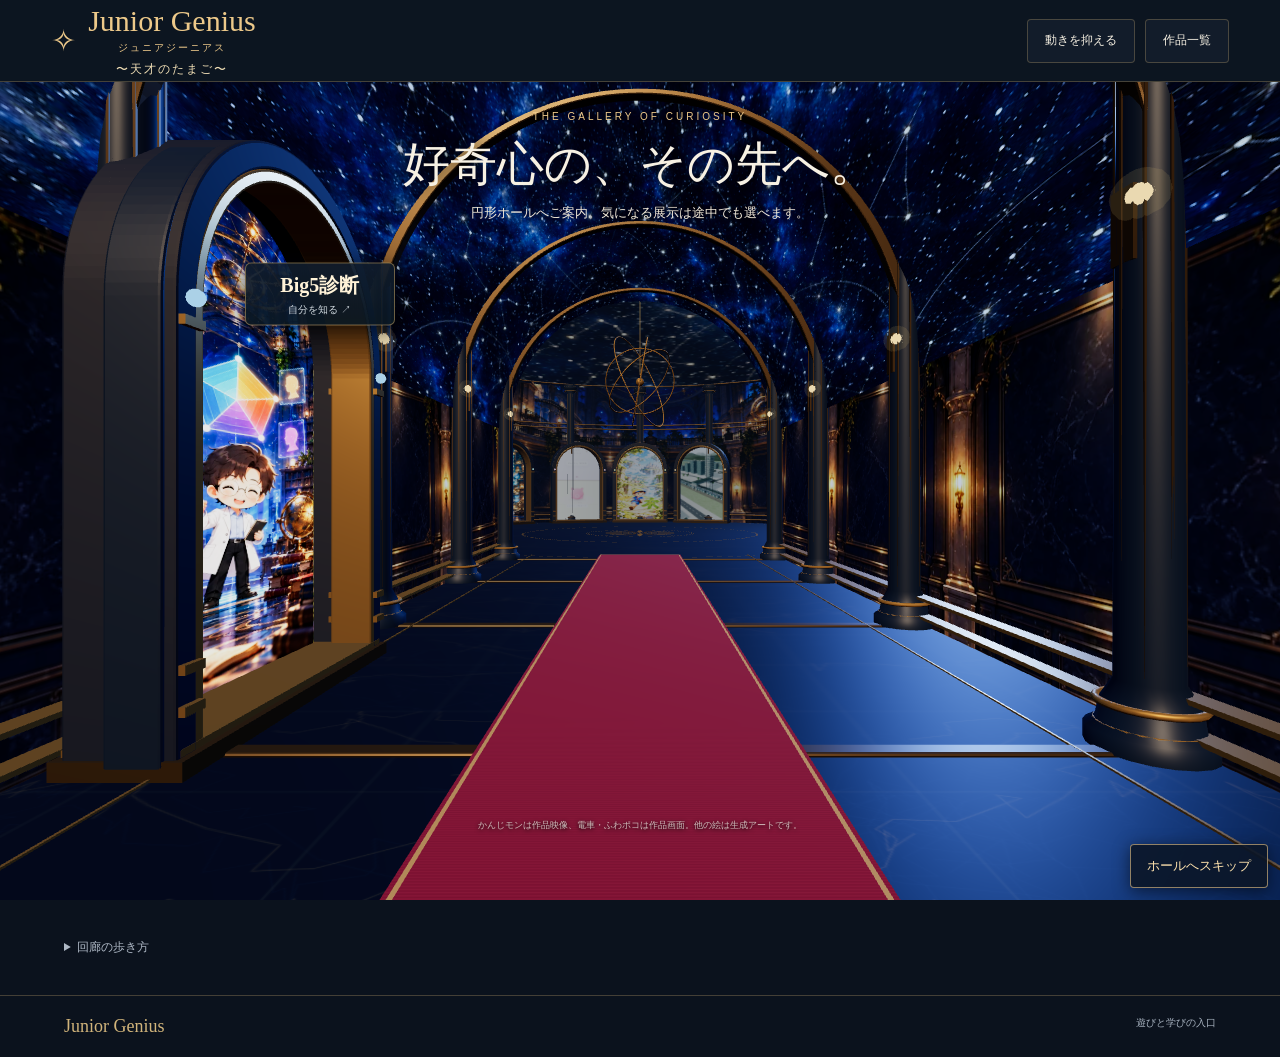
==== commit 897af871: "Add pokofuwa pet exhibit and update its canonical work link" ====
--- a/index.html
+++ b/index.html
@@ -1,8 +1,8 @@
-<!doctype html><html lang="ja"><head><meta charset="UTF-8"><meta name="viewport" content="width=device-width,initial-scale=1,viewport-fit=cover"><meta name="description" content="遊んで学べるJunior Genius。性格診断、かんじモンRPG、電車づくり、記憶の宮殿へ。"><link rel="icon" href="favicon.svg" type="image/svg+xml"><link rel="canonical" href="https://jr-genius.jp/"><meta name="app-version" content="gallery-4"><title>Junior Genius 〜天才のたまご〜</title><link rel="stylesheet" href="style.css?v=gallery-4"><link rel="stylesheet" href="immersive.css?v=gallery-4"></head><body>
+<!doctype html><html lang="ja"><head><meta charset="UTF-8"><meta name="viewport" content="width=device-width,initial-scale=1,viewport-fit=cover"><meta name="description" content="遊んで学べるJunior Genius。性格診断、かんじモンRPG、電車づくり、記憶の宮殿へ。"><link rel="icon" href="favicon.svg" type="image/svg+xml"><link rel="canonical" href="https://jr-genius.jp/"><meta name="app-version" content="gallery-5"><title>Junior Genius 〜天才のたまご〜</title><link rel="stylesheet" href="style.css?v=gallery-5"><link rel="stylesheet" href="immersive.css?v=gallery-5"></head><body>
 <header><a class="brand" href="#">✧ <span>Junior Genius<small>ジュニアジーニアス</small><em>〜天才のたまご〜</em></span></a><div class="header-tools"><button id="motion" aria-pressed="false">動きを抑える</button><button id="list-toggle" aria-expanded="false">作品一覧</button></div></header>
-<main><section id="room" aria-label="作品を選ぶ夜の回廊"><div class="backdrop"></div><div class="scene-title"><span>THE GALLERY OF CURIOSITY</span><h1>好奇心の、その先へ。</h1><p>円形ホールまで自動でご案内します。</p></div><canvas id="canvas" tabindex="0" aria-label="景色を長押しでゆっくり進み、ドラッグで見回します。短いタップで作品を開けます。作品一覧からも選べます。"></canvas><div id="preview-badge" aria-live="polite"></div><div id="labels" aria-label="空間内の作品入口"></div><div id="loading" role="status">回廊をひらいています…<br><button id="loading-list">作品一覧から選ぶ</button></div><div id="fallback" hidden><h2>作品一覧から、どうぞ。</h2><p>この環境では立体の回廊を読み込めませんでした。</p><button id="fallback-list">作品一覧をひらく</button></div><div class="scene-caption">かんじモンは作品映像、電車は作品画面。他の絵は生成アートです。</div></section>
+<main><section id="room" aria-label="作品を選ぶ夜の回廊"><div class="backdrop"></div><div class="scene-title"><span>THE GALLERY OF CURIOSITY</span><h1>好奇心の、その先へ。</h1><p>円形ホールまで自動でご案内します。</p></div><canvas id="canvas" tabindex="0" aria-label="景色を長押しでゆっくり進み、ドラッグで見回します。短いタップで作品を開けます。作品一覧からも選べます。"></canvas><div id="preview-badge" aria-live="polite"></div><div id="labels" aria-label="空間内の作品入口"></div><div id="loading" role="status">回廊をひらいています…<br><button id="loading-list">作品一覧から選ぶ</button></div><div id="fallback" hidden><h2>作品一覧から、どうぞ。</h2><p>この環境では立体の回廊を読み込めませんでした。</p><button id="fallback-list">作品一覧をひらく</button></div><div class="scene-caption">かんじモンは作品映像、電車・ふわポコは作品画面。他の絵は生成アートです。</div></section>
 <section class="controls" aria-label="回廊の操作"><div class="look-controls"><button id="look-left" aria-label="左を見る">←</button><span id="hint" aria-live="polite">回廊を準備しています…</span><button id="look-right" aria-label="右を見る">→</button></div><div class="travel-controls"><div class="move-pad"><button data-move="l" aria-label="左へ歩く">←</button><button data-move="f" aria-label="前へ歩く">↑ 前へ</button><button data-move="b" aria-label="後ろへ歩く">↓</button><button data-move="r" aria-label="右へ歩く">→</button></div><button id="skip-hall">奥のホールへ</button><button id="entrance">入口に戻る</button></div><div class="door-nav"><button data-door="0"><i class="blue"></i>Big5診断</button><button data-door="1"><i class="green"></i>かんじモン</button><button data-door="2"><i class="teal"></i>記憶の宮殿</button><button data-door="3"><i class="amber"></i>性格物語<small>準備中</small></button></div></section>
 <section id="detail" class="detail" hidden aria-live="polite"><div><span class="detail-kicker" id="detail-kicker"></span><h2 id="detail-title"></h2><p id="detail-description"></p></div><div class="detail-actions"><a id="enter" target="_blank" rel="noopener">作品を開く ↗</a><span id="not-ready" hidden>この作品は準備中です</span><button id="back">見ていた場所へ戻る</button></div></section>
-<section id="works" class="works" hidden aria-label="通常の作品一覧"><div class="section-heading"><div><span class="eyebrow">CHOOSE YOUR CURIOSITY</span><h2>気になる作品から。</h2></div><button id="list-close">回廊に戻る ↑</button></div><div class="work-grid"><article><span>01 / 自分を知る</span><h3>ビッグファイブ性格診断</h3><p>10問から、自分の性格の傾向を知る。無料・登録不要。</p><a href="https://bigfive.jr-genius.jp/start.html" target="_blank" rel="noopener">診断をはじめる ↗</a></article><article><span>02 / 漢字と冒険</span><h3>かんじモンRPG</h3><p>漢字の読みクイズで戦い、仲間を集めるブラウザゲーム。</p><a href="https://kanjimon.jr-genius.jp/play/" target="_blank" rel="noopener">ゲームで遊ぶ ↗</a></article><article><span>03 / 覚え方を試す</span><h3>記憶の宮殿</h3><p>覚えたいことを、頭の中の場所と結びつける記憶術を体験。</p><a href="https://kioku.jr-genius.jp/" target="_blank" rel="noopener">宮殿をひらく ↗</a></article><article class="upcoming"><span>04 / 構想</span><h3>性格物語</h3><p>配役する → Big5の組合せで自動進行 → 配役を変えて見比べる。</p><strong>準備中・公開リンクなし</strong></article><article><span>電車と街をつくる</span><h3>電車を作ろう</h3><p>まちとレール｜ジュニアGの電車ゲーム。自分だけの電車で、小さな街へ。</p><a href="https://junior-g-rail.j-kato.chatgpt.site/">電車をつくる ↗</a></article><article><span>05 / 漫画を読む</span><h3>ビッグファイブマンV</h3><p>性格を題材にしたWeb漫画。</p><a href="https://bigfiveman.jr-genius.jp/">漫画を読む ↗</a></article><article><span>06 / 育てる</span><h3>ちいさな相棒</h3><p>タブレットの中に住む「ぽこ」と「ふわ」。毎日少し助けてやると育ちます。</p><a href="https://ura.jr-genius.jp/pet/">ちいさな相棒へ ↗</a></article></div></section>
+<section id="works" class="works" hidden aria-label="通常の作品一覧"><div class="section-heading"><div><span class="eyebrow">CHOOSE YOUR CURIOSITY</span><h2>気になる作品から。</h2></div><button id="list-close">回廊に戻る ↑</button></div><div class="work-grid"><article><span>01 / 自分を知る</span><h3>ビッグファイブ性格診断</h3><p>10問から、自分の性格の傾向を知る。無料・登録不要。</p><a href="https://bigfive.jr-genius.jp/start.html" target="_blank" rel="noopener">診断をはじめる ↗</a></article><article><span>02 / 漢字と冒険</span><h3>かんじモンRPG</h3><p>漢字の読みクイズで戦い、仲間を集めるブラウザゲーム。</p><a href="https://kanjimon.jr-genius.jp/play/" target="_blank" rel="noopener">ゲームで遊ぶ ↗</a></article><article><span>03 / 覚え方を試す</span><h3>記憶の宮殿</h3><p>覚えたいことを、頭の中の場所と結びつける記憶術を体験。</p><a href="https://kioku.jr-genius.jp/" target="_blank" rel="noopener">宮殿をひらく ↗</a></article><article class="upcoming"><span>04 / 構想</span><h3>性格物語</h3><p>配役する → Big5の組合せで自動進行 → 配役を変えて見比べる。</p><strong>準備中・公開リンクなし</strong></article><article><span>電車と街をつくる</span><h3>電車を作ろう</h3><p>まちとレール｜ジュニアGの電車ゲーム。自分だけの電車で、小さな街へ。</p><a href="https://junior-g-rail.j-kato.chatgpt.site/">電車をつくる ↗</a></article><article><span>05 / 漫画を読む</span><h3>ビッグファイブマンV</h3><p>性格を題材にしたWeb漫画。</p><a href="https://bigfiveman.jr-genius.jp/">漫画を読む ↗</a></article><article><span>06 / 育てる</span><h3>ふわポコ（ぽこ・ふわ）</h3><p>ぽこ・ふわと声まねしたり、なでたり、ごはんをあげたりして遊ぶペットゲーム。</p><a href="https://pokofuwa.jr-genius.jp/">ふわポコと遊ぶ ↗</a></article></div></section>
 <details class="about"><summary>回廊の歩き方</summary><p>初めて訪れたときは約8秒で円形ホールまで自動で進み、到着後は右下の「操作」を開くと自由に歩けます。操作パネルは使わないと5秒後に畳まれ、いつでも同じボタンで開き直せます。途中でも展示を選べます。奥のホールをタップすると移動を省略できます。作品から戻ったときは、自動移動を繰り返さず元の位置を復元します。気になる展示を選ぶと作品へ進みます。歩かずに選びたいときは、右上の「作品一覧」をご利用ください。</p><p>景色を長押しすると、触れた方向へゆっくり進み、指を離すと止まります。ドラッグで見回し、短くタップすると作品を開きます。WASDと操作パネルの矢印でも移動できます。公開中の展示を1回クリック／タップすると作品へ直接移動します。ブラウザで戻ると位置と向きを復元します。通路の奥に見える円形ホールをクリック／タップすると歩行を省略できます。「動きを抑える」または端末の設定が有効な場合、視点の追従を瞬時にし、歩く速度を抑えます。Escapeで準備中の作品説明を閉じます。自動回転はありません。かんじモンの展示を正面で見ると、既存オープニングからの8秒の無音映像が流れます。視線を外す・一覧を開く・別タブへ移ると停止し、静止画に戻ります。動き抑制中や動画を再生できない環境でも、展示を選んで作品へ進めます。</p><p>作品一覧からも選べます。下の作品名からも直接作品を開けます。画像や3Dの読込失敗時は通常一覧が使えます。</p></details>
-<noscript><style>#loading{display:none}#works[hidden]{display:block}</style><p>JavaScriptが無効です。上の作品一覧をご利用ください。</p></noscript></main><footer>Junior Genius <span>遊びと学びの入口</span></footer><script src="immersive-ui.js?v=gallery-4"></script><script src="ui.js?v=gallery-4"></script></body></html>
+<noscript><style>#loading{display:none}#works[hidden]{display:block}</style><p>JavaScriptが無効です。上の作品一覧をご利用ください。</p></noscript></main><footer>Junior Genius <span>遊びと学びの入口</span></footer><script src="immersive-ui.js?v=gallery-5"></script><script src="ui.js?v=gallery-5"></script></body></html>
